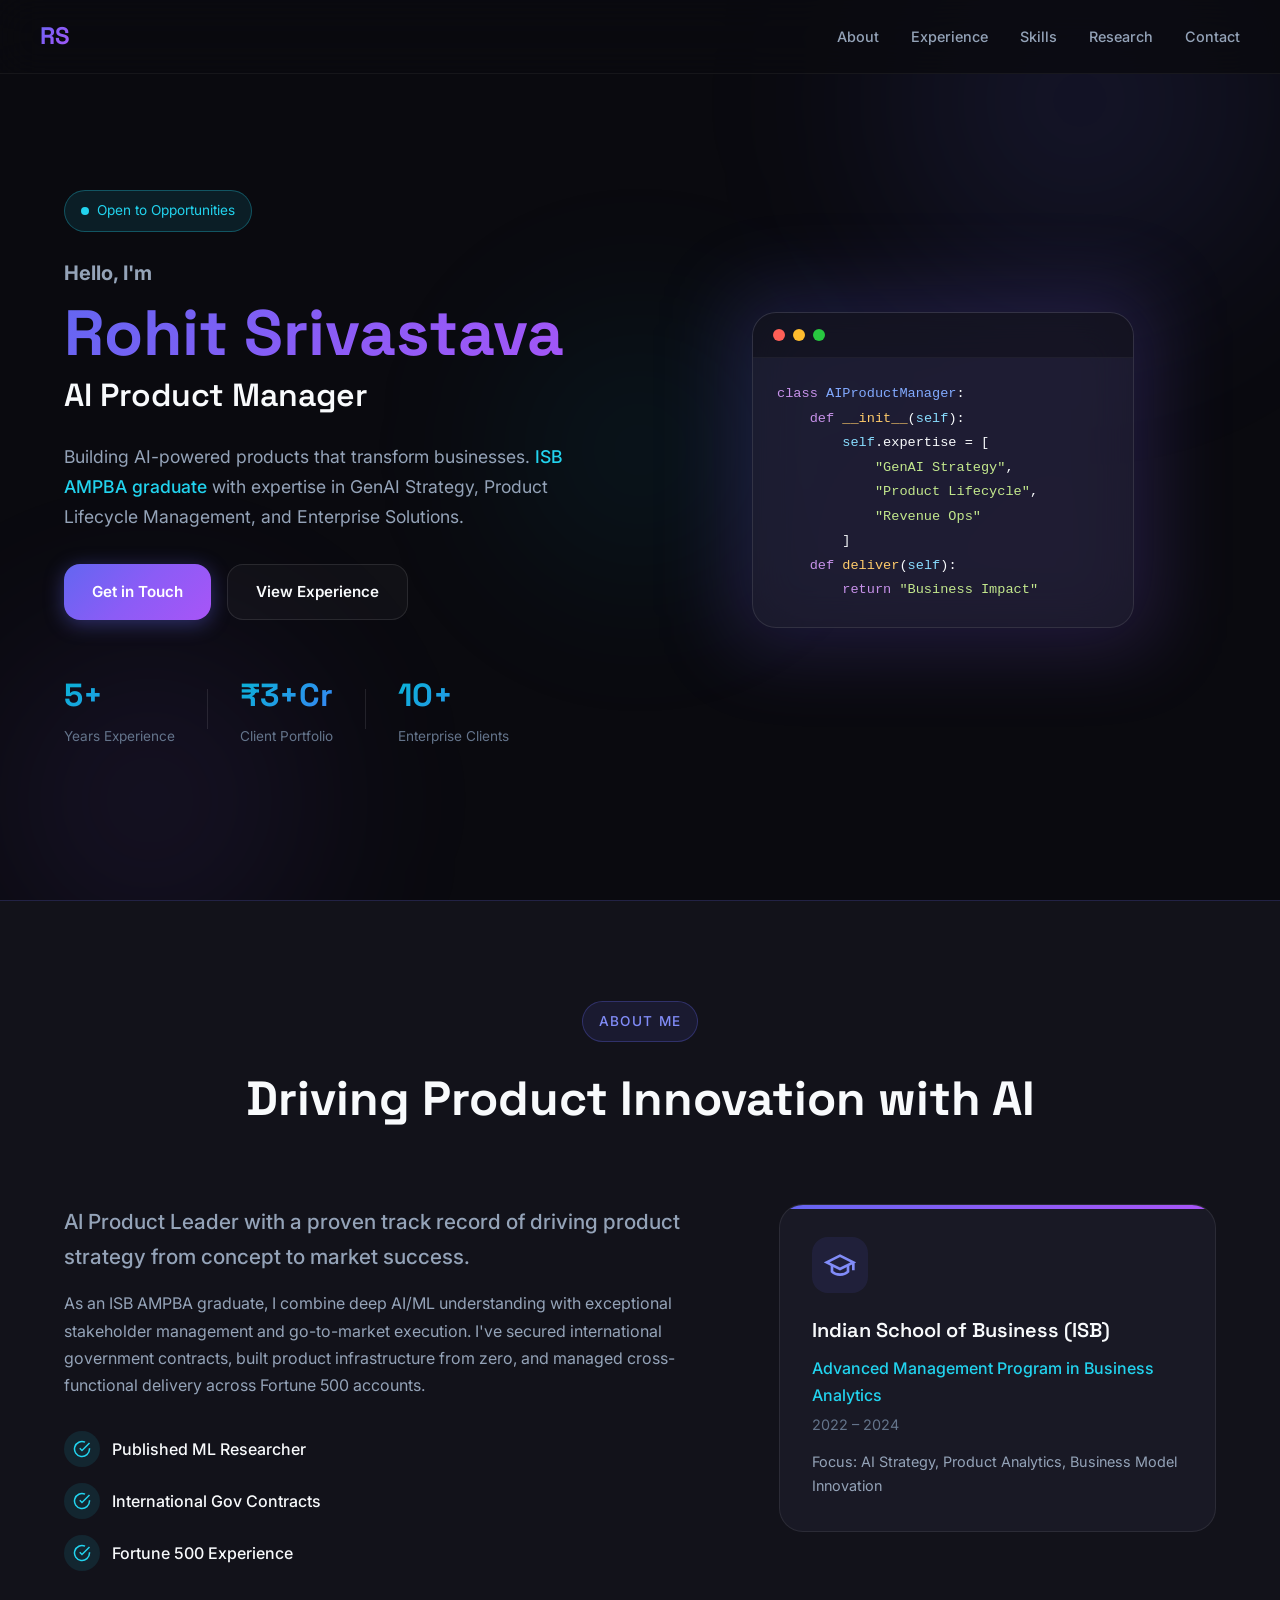
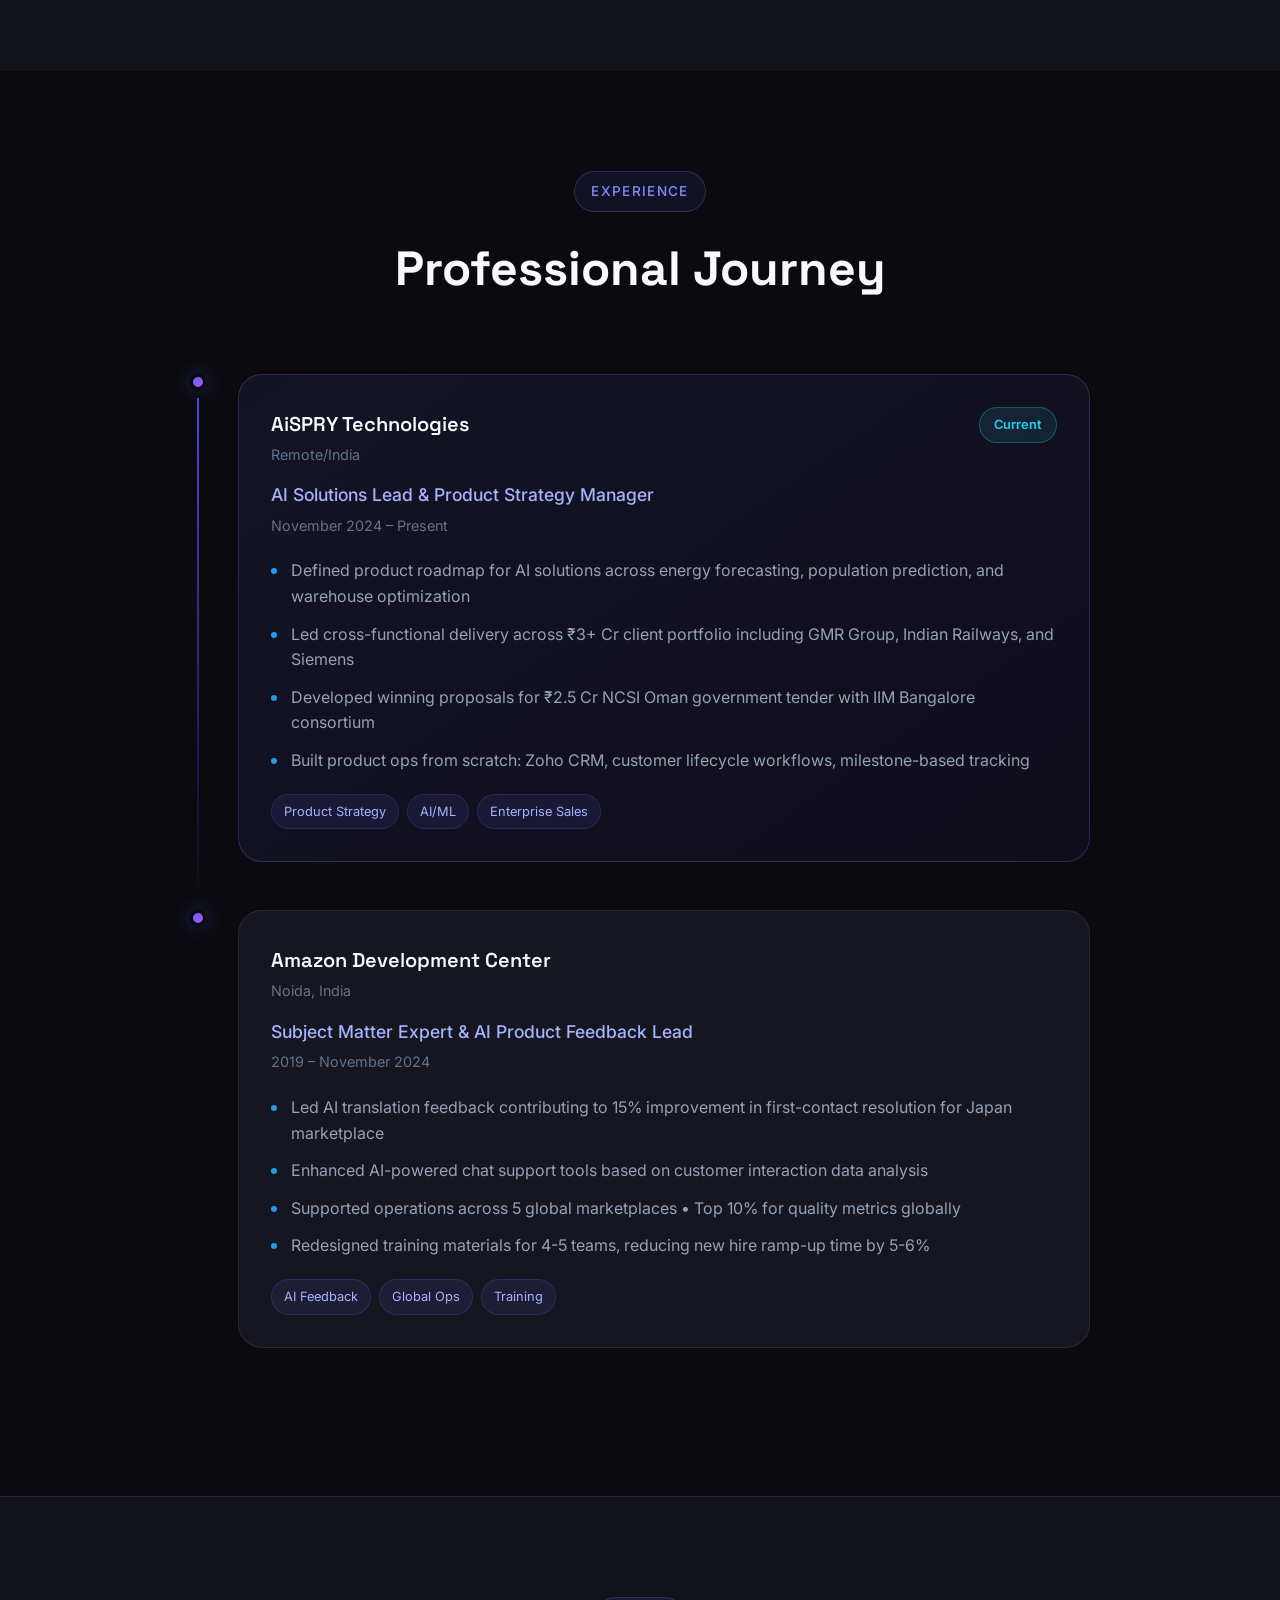
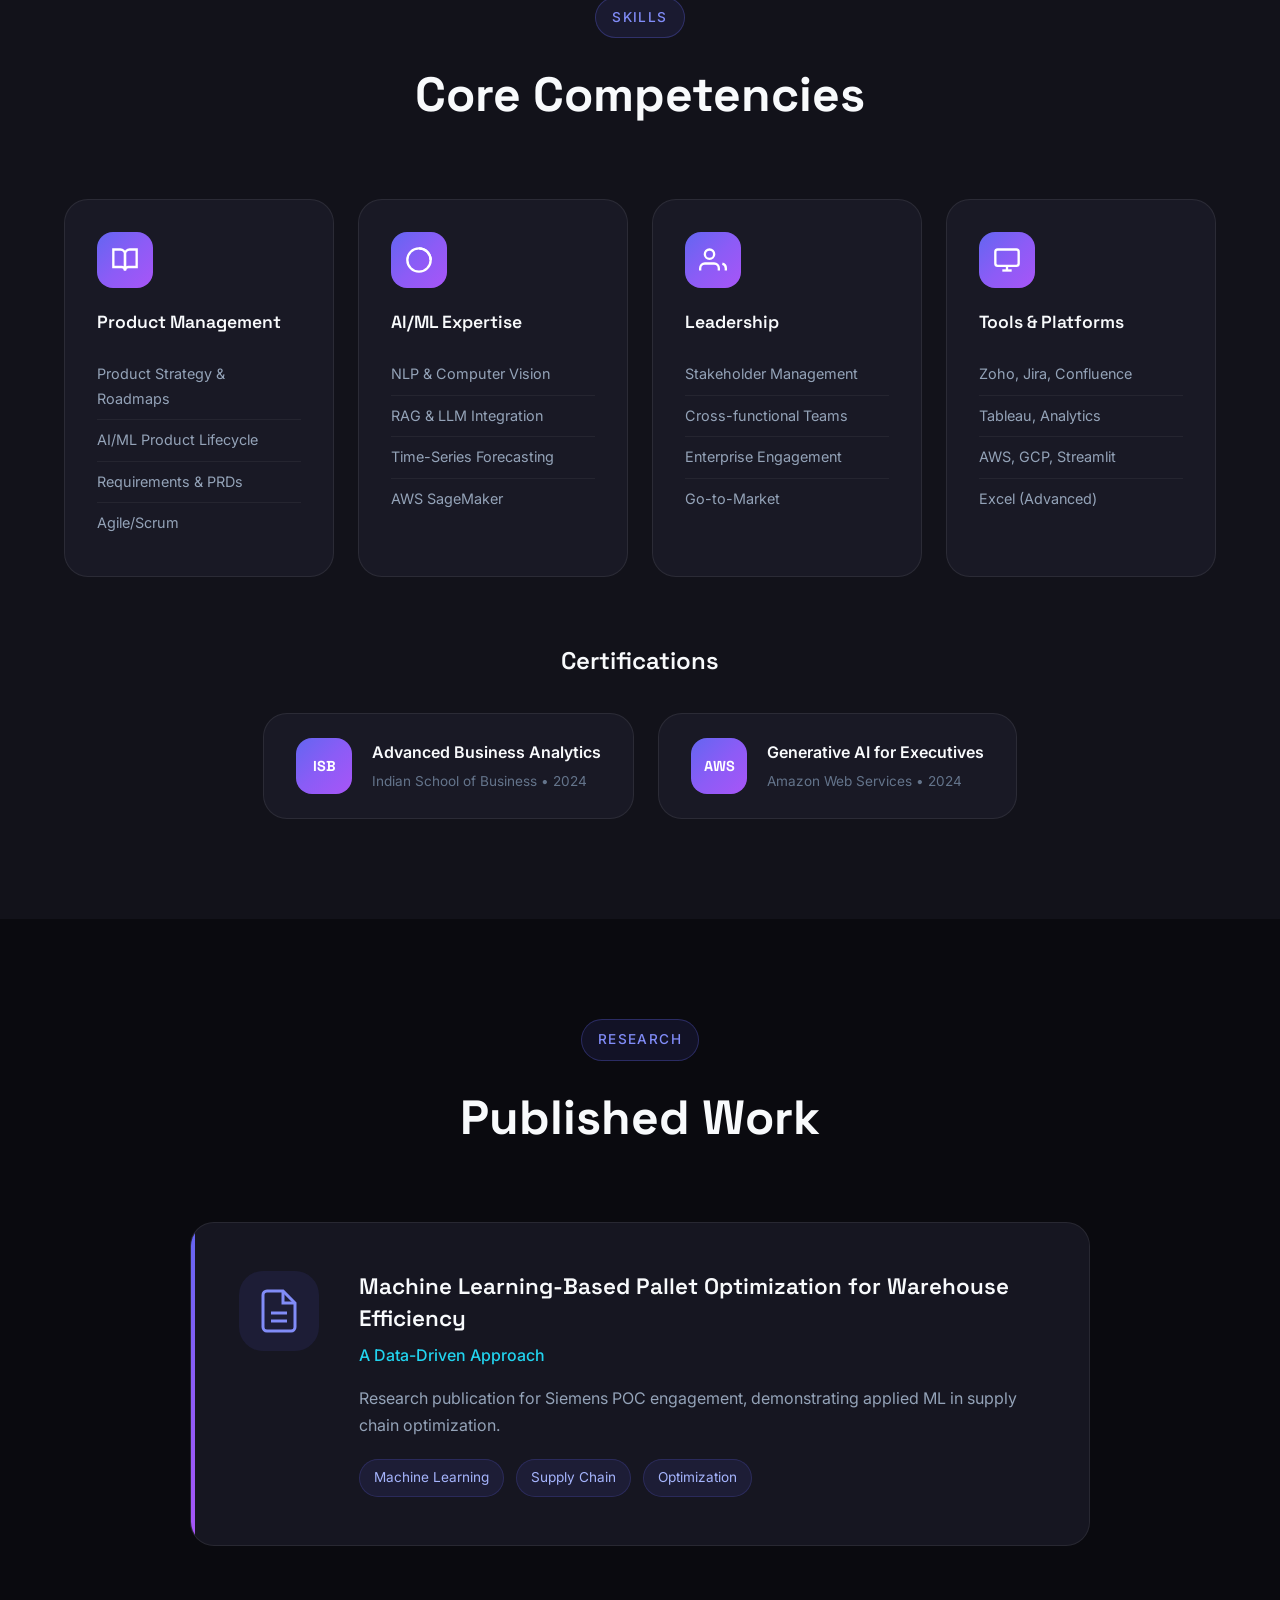
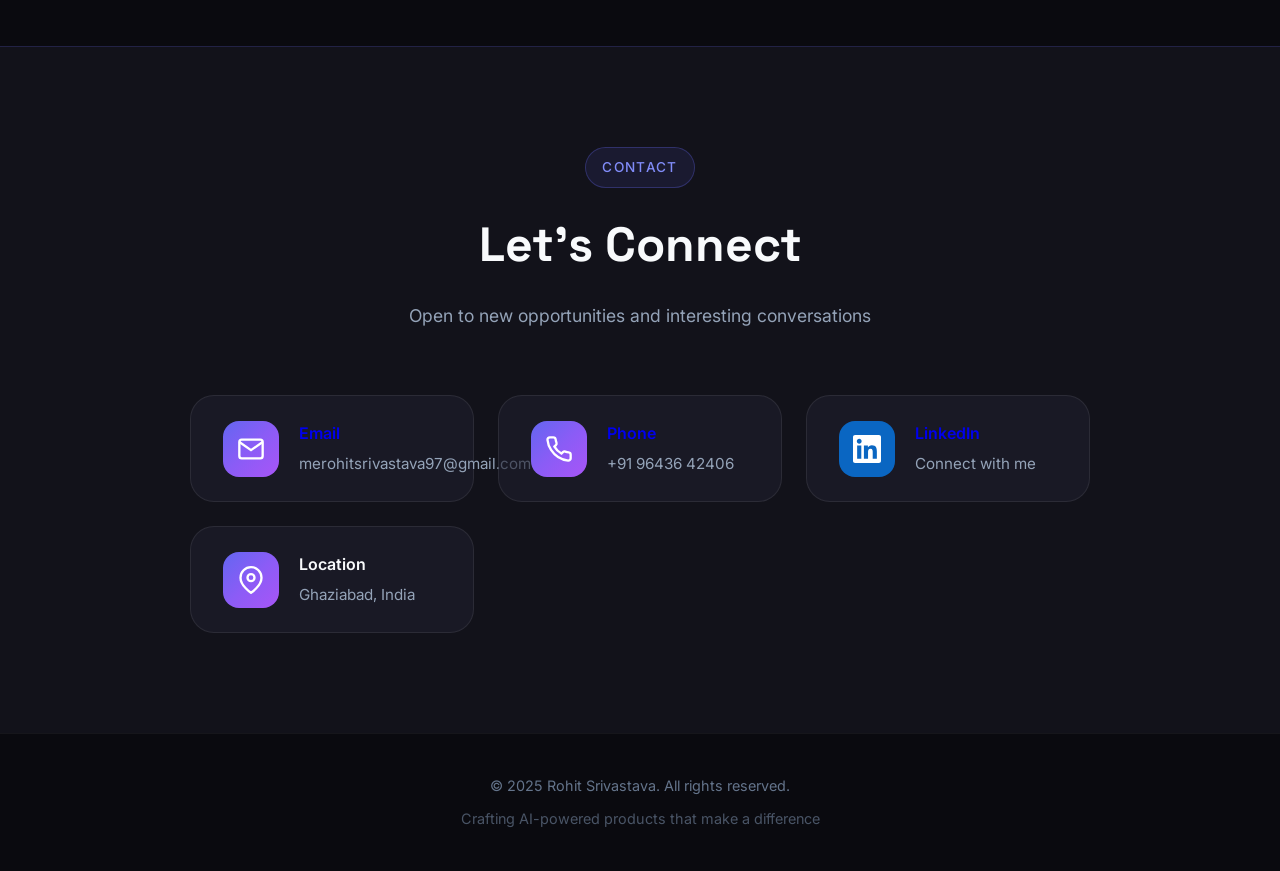
==== rohit-resume-complete.html @ 249db36a "Add files via upload" ====
<!DOCTYPE html>
<html lang="en">

<head>
    <meta charset="UTF-8">
    <meta name="viewport" content="width=device-width, initial-scale=1.0">
    <meta name="description"
        content="Rohit Srivastava - AI Product Manager specializing in GenAI Strategy and Revenue Operations.">
    <title>Rohit Srivastava | AI Product Manager</title>
    <link
        href="https://fonts.googleapis.com/css2?family=Inter:wght@300;400;500;600;700;800&family=Space+Grotesk:wght@400;500;600;700&display=swap"
        rel="stylesheet">
    <style>
        :root {
            --primary-400: #818cf8;
            --primary-500: #6366f1;
            --primary-600: #4f46e5;
            --accent-400: #22d3ee;
            --bg-primary: #0a0a0f;
            --bg-secondary: #12121a;
            --bg-card: rgba(30, 30, 45, 0.6);
            --bg-glass: rgba(255, 255, 255, 0.03);
            --text-primary: #f8fafc;
            --text-secondary: #94a3b8;
            --text-muted: #64748b;
            --gradient-primary: linear-gradient(135deg, #6366f1 0%, #8b5cf6 50%, #a855f7 100%);
            --gradient-accent: linear-gradient(135deg, #06b6d4 0%, #3b82f6 100%);
            --radius-md: 12px;
            --radius-lg: 16px;
            --radius-xl: 24px;
            --radius-full: 9999px
        }

        *,
        *::before,
        *::after {
            margin: 0;
            padding: 0;
            box-sizing: border-box
        }

        html {
            scroll-behavior: smooth;
            scroll-padding-top: 80px
        }

        body {
            font-family: 'Inter', sans-serif;
            background: var(--bg-primary);
            color: var(--text-primary);
            line-height: 1.7;
            overflow-x: hidden
        }

        .animated-bg {
            position: fixed;
            inset: 0;
            pointer-events: none;
            z-index: -1;
            overflow: hidden
        }

        .gradient-orb {
            position: absolute;
            border-radius: 50%;
            filter: blur(80px);
            opacity: 0.5;
            animation: float 20s infinite ease-in-out
        }

        .orb-1 {
            width: 600px;
            height: 600px;
            background: radial-gradient(circle, rgba(99, 102, 241, 0.3) 0%, transparent 70%);
            top: -200px;
            right: -100px
        }

        .orb-2 {
            width: 500px;
            height: 500px;
            background: radial-gradient(circle, rgba(139, 92, 246, 0.25) 0%, transparent 70%);
            bottom: -150px;
            left: -100px;
            animation-delay: -7s
        }

        .orb-3 {
            width: 400px;
            height: 400px;
            background: radial-gradient(circle, rgba(6, 182, 212, 0.2) 0%, transparent 70%);
            top: 50%;
            left: 50%;
            transform: translate(-50%, -50%);
            animation-delay: -14s
        }

        @keyframes float {

            0%,
            100% {
                transform: translate(0, 0) scale(1)
            }

            50% {
                transform: translate(-20px, 20px) scale(0.95)
            }
        }

        .container {
            max-width: 1200px;
            margin: 0 auto;
            padding: 0 24px
        }

        .navbar {
            position: fixed;
            top: 0;
            left: 0;
            right: 0;
            z-index: 1000;
            padding: 16px 24px;
            background: rgba(10, 10, 15, 0.8);
            backdrop-filter: blur(20px);
            border-bottom: 1px solid rgba(255, 255, 255, 0.05)
        }

        .nav-container {
            max-width: 1200px;
            margin: 0 auto;
            display: flex;
            align-items: center;
            justify-content: space-between
        }

        .nav-logo {
            font-family: 'Space Grotesk', sans-serif;
            font-size: 1.5rem;
            font-weight: 700;
            background: var(--gradient-primary);
            -webkit-background-clip: text;
            -webkit-text-fill-color: transparent;
            text-decoration: none
        }

        .nav-links {
            display: flex;
            gap: 32px;
            list-style: none
        }

        .nav-links a {
            color: var(--text-secondary);
            text-decoration: none;
            font-size: 0.9rem;
            font-weight: 500;
            transition: 0.3s
        }

        .nav-links a:hover {
            color: var(--text-primary)
        }

        .hero {
            min-height: 100vh;
            display: flex;
            align-items: center;
            padding: 120px 24px 80px;
            max-width: 1200px;
            margin: 0 auto
        }

        .hero-content {
            flex: 1;
            max-width: 650px
        }

        .hero-badge {
            display: inline-flex;
            align-items: center;
            gap: 8px;
            padding: 8px 16px;
            background: rgba(34, 211, 238, 0.1);
            border: 1px solid rgba(34, 211, 238, 0.3);
            border-radius: var(--radius-full);
            font-size: 0.85rem;
            color: var(--accent-400);
            margin-bottom: 24px
        }

        .badge-dot {
            width: 8px;
            height: 8px;
            background: var(--accent-400);
            border-radius: 50%;
            animation: pulse 2s infinite
        }

        @keyframes pulse {

            0%,
            100% {
                opacity: 1
            }

            50% {
                opacity: 0.5
            }
        }

        .hero-title .greeting {
            display: block;
            font-size: 1.25rem;
            color: var(--text-secondary);
            margin-bottom: 8px
        }

        .hero-title .name {
            display: block;
            font-family: 'Space Grotesk', sans-serif;
            font-size: clamp(2.5rem, 6vw, 4rem);
            font-weight: 700;
            background: var(--gradient-primary);
            -webkit-background-clip: text;
            -webkit-text-fill-color: transparent;
            line-height: 1.1
        }

        .hero-subtitle {
            font-family: 'Space Grotesk', sans-serif;
            font-size: clamp(1.5rem, 3vw, 2rem);
            font-weight: 600;
            margin-bottom: 20px
        }

        .hero-description {
            font-size: 1.1rem;
            color: var(--text-secondary);
            margin-bottom: 32px
        }

        .hero-description .highlight {
            color: var(--accent-400);
            font-weight: 500
        }

        .hero-cta {
            display: flex;
            gap: 16px;
            margin-bottom: 48px;
            flex-wrap: wrap
        }

        .btn {
            display: inline-flex;
            align-items: center;
            gap: 8px;
            padding: 14px 28px;
            border-radius: var(--radius-lg);
            font-size: 0.95rem;
            font-weight: 600;
            text-decoration: none;
            transition: 0.3s;
            border: none;
            cursor: pointer
        }

        .btn-primary {
            background: var(--gradient-primary);
            color: white;
            box-shadow: 0 4px 20px rgba(99, 102, 241, 0.4)
        }

        .btn-primary:hover {
            transform: translateY(-2px);
            box-shadow: 0 8px 30px rgba(99, 102, 241, 0.5)
        }

        .btn-secondary {
            background: var(--bg-glass);
            color: var(--text-primary);
            border: 1px solid rgba(255, 255, 255, 0.1)
        }

        .btn-secondary:hover {
            background: rgba(255, 255, 255, 0.1)
        }

        .hero-stats {
            display: flex;
            align-items: center;
            gap: 32px;
            flex-wrap: wrap
        }

        .stat-number {
            display: block;
            font-family: 'Space Grotesk', sans-serif;
            font-size: 2rem;
            font-weight: 700;
            background: var(--gradient-accent);
            -webkit-background-clip: text;
            -webkit-text-fill-color: transparent
        }

        .stat-label {
            font-size: 0.85rem;
            color: var(--text-muted)
        }

        .stat-divider {
            width: 1px;
            height: 40px;
            background: rgba(255, 255, 255, 0.1)
        }

        .hero-visual {
            flex: 1;
            display: flex;
            justify-content: center;
            padding-left: 60px
        }

        .visual-card {
            position: relative
        }

        .card-glow {
            position: absolute;
            inset: -20px;
            background: linear-gradient(135deg, rgba(99, 102, 241, 0.4) 0%, rgba(139, 92, 246, 0.4) 100%);
            border-radius: var(--radius-xl);
            filter: blur(40px);
            opacity: 0.5
        }

        .card-content {
            position: relative;
            background: var(--bg-card);
            border: 1px solid rgba(255, 255, 255, 0.1);
            border-radius: var(--radius-xl);
            backdrop-filter: blur(20px);
            overflow: hidden
        }

        .code-block {
            min-width: 380px
        }

        .code-header {
            display: flex;
            gap: 8px;
            padding: 16px 20px;
            background: rgba(0, 0, 0, 0.3);
            border-bottom: 1px solid rgba(255, 255, 255, 0.05)
        }

        .dot {
            width: 12px;
            height: 12px;
            border-radius: 50%
        }

        .dot.red {
            background: #ff5f57
        }

        .dot.yellow {
            background: #febc2e
        }

        .dot.green {
            background: #28c840
        }

        .code-block pre {
            padding: 24px;
            font-family: 'Fira Code', monospace;
            font-size: 0.85rem;
            line-height: 1.8;
            margin: 0
        }

        .code-block .keyword {
            color: #c792ea
        }

        .code-block .class-name {
            color: #82aaff
        }

        .code-block .function {
            color: #ffcb6b
        }

        .code-block .param {
            color: #89ddff
        }

        .code-block .string {
            color: #c3e88d
        }

        section {
            padding: 100px 0
        }

        .section-header {
            text-align: center;
            margin-bottom: 64px
        }

        .section-tag {
            display: inline-block;
            padding: 8px 16px;
            background: rgba(99, 102, 241, 0.1);
            border: 1px solid rgba(99, 102, 241, 0.3);
            border-radius: var(--radius-full);
            font-size: 0.85rem;
            font-weight: 500;
            color: var(--primary-400);
            text-transform: uppercase;
            letter-spacing: 0.1em;
            margin-bottom: 16px
        }

        .section-title {
            font-family: 'Space Grotesk', sans-serif;
            font-size: clamp(2rem, 4vw, 3rem);
            font-weight: 700
        }

        .section-subtitle {
            font-size: 1.1rem;
            color: var(--text-secondary);
            margin-top: 16px
        }

        .about {
            background: var(--bg-secondary);
            border-top: 1px solid rgba(99, 102, 241, 0.2)
        }

        .about-content {
            display: grid;
            grid-template-columns: 1.2fr 0.8fr;
            gap: 60px
        }

        .about-lead {
            font-size: 1.3rem;
            font-weight: 500;
            margin-bottom: 20px
        }

        .about-text p {
            color: var(--text-secondary);
            margin-bottom: 16px
        }

        .about-highlights {
            display: flex;
            flex-direction: column;
            gap: 16px;
            margin-top: 32px
        }

        .highlight-item {
            display: flex;
            align-items: center;
            gap: 12px;
            font-weight: 500
        }

        .highlight-icon {
            display: flex;
            align-items: center;
            justify-content: center;
            width: 36px;
            height: 36px;
            background: rgba(34, 211, 238, 0.1);
            border-radius: var(--radius-full);
            color: var(--accent-400)
        }

        .education-card {
            background: var(--bg-card);
            border: 1px solid rgba(255, 255, 255, 0.08);
            border-radius: var(--radius-xl);
            padding: 32px;
            position: relative;
            overflow: hidden
        }

        .education-card::before {
            content: '';
            position: absolute;
            top: 0;
            left: 0;
            right: 0;
            height: 4px;
            background: var(--gradient-primary)
        }

        .edu-icon {
            display: flex;
            align-items: center;
            justify-content: center;
            width: 56px;
            height: 56px;
            background: rgba(99, 102, 241, 0.1);
            border-radius: var(--radius-lg);
            color: var(--primary-400);
            margin-bottom: 20px
        }

        .edu-content h3 {
            font-family: 'Space Grotesk', sans-serif;
            font-size: 1.25rem;
            font-weight: 600;
            margin-bottom: 8px
        }

        .edu-program {
            color: var(--accent-400);
            font-weight: 500;
            margin-bottom: 4px
        }

        .edu-year {
            color: var(--text-muted);
            font-size: 0.9rem;
            margin-bottom: 12px
        }

        .edu-focus {
            color: var(--text-secondary);
            font-size: 0.9rem
        }

        .timeline {
            max-width: 900px;
            margin: 0 auto
        }

        .timeline-item {
            display: flex;
            gap: 32px
        }

        .timeline-marker {
            display: flex;
            flex-direction: column;
            align-items: center;
            flex-shrink: 0
        }

        .marker-dot {
            width: 16px;
            height: 16px;
            background: var(--gradient-primary);
            border-radius: 50%;
            border: 3px solid var(--bg-primary);
            box-shadow: 0 0 20px rgba(99, 102, 241, 0.4)
        }

        .marker-line {
            width: 2px;
            flex: 1;
            background: linear-gradient(180deg, var(--primary-600), transparent);
            margin-top: 8px
        }

        .timeline-content {
            flex: 1;
            padding-bottom: 48px
        }

        .experience-card {
            background: var(--bg-card);
            border: 1px solid rgba(255, 255, 255, 0.08);
            border-radius: var(--radius-xl);
            padding: 32px;
            transition: 0.3s
        }

        .experience-card:hover {
            border-color: rgba(99, 102, 241, 0.3);
            transform: translateX(8px)
        }

        .experience-card.current {
            border-color: rgba(99, 102, 241, 0.3);
            background: linear-gradient(145deg, rgba(99, 102, 241, 0.1) 0%, rgba(139, 92, 246, 0.05) 100%)
        }

        .exp-header {
            display: flex;
            justify-content: space-between;
            align-items: flex-start;
            margin-bottom: 12px;
            flex-wrap: wrap;
            gap: 12px
        }

        .exp-company h3 {
            font-family: 'Space Grotesk', sans-serif;
            font-size: 1.25rem;
            font-weight: 600
        }

        .exp-location {
            font-size: 0.9rem;
            color: var(--text-muted)
        }

        .exp-badge {
            padding: 6px 14px;
            background: rgba(34, 211, 238, 0.1);
            border: 1px solid rgba(34, 211, 238, 0.3);
            border-radius: var(--radius-full);
            font-size: 0.8rem;
            font-weight: 600;
            color: var(--accent-400)
        }

        .exp-role {
            font-size: 1.1rem;
            font-weight: 500;
            color: #a5b4fc;
            margin-bottom: 4px
        }

        .exp-duration {
            font-size: 0.9rem;
            color: var(--text-muted);
            margin-bottom: 20px
        }

        .exp-achievements {
            list-style: none;
            margin-bottom: 20px
        }

        .exp-achievements li {
            position: relative;
            padding-left: 20px;
            color: var(--text-secondary);
            margin-bottom: 12px;
            line-height: 1.6
        }

        .exp-achievements li::before {
            content: '';
            position: absolute;
            left: 0;
            top: 10px;
            width: 6px;
            height: 6px;
            background: var(--gradient-accent);
            border-radius: 50%
        }

        .exp-tags {
            display: flex;
            flex-wrap: wrap;
            gap: 8px
        }

        .tag {
            padding: 6px 12px;
            background: rgba(99, 102, 241, 0.1);
            border: 1px solid rgba(99, 102, 241, 0.2);
            border-radius: var(--radius-full);
            font-size: 0.8rem;
            color: #a5b4fc
        }

        .skills {
            background: var(--bg-secondary);
            border-top: 1px solid rgba(99, 102, 241, 0.2)
        }

        .skills-grid {
            display: grid;
            grid-template-columns: repeat(auto-fit, minmax(260px, 1fr));
            gap: 24px;
            margin-bottom: 64px
        }

        .skill-category {
            background: var(--bg-card);
            border: 1px solid rgba(255, 255, 255, 0.08);
            border-radius: var(--radius-xl);
            padding: 32px;
            transition: 0.3s
        }

        .skill-category:hover {
            border-color: rgba(99, 102, 241, 0.3);
            transform: translateY(-4px)
        }

        .skill-icon {
            display: flex;
            align-items: center;
            justify-content: center;
            width: 56px;
            height: 56px;
            background: var(--gradient-primary);
            border-radius: var(--radius-lg);
            color: white;
            margin-bottom: 20px
        }

        .skill-category h3 {
            font-family: 'Space Grotesk', sans-serif;
            font-size: 1.1rem;
            font-weight: 600;
            margin-bottom: 16px
        }

        .skill-list {
            list-style: none
        }

        .skill-list li {
            padding: 8px 0;
            color: var(--text-secondary);
            font-size: 0.9rem;
            border-bottom: 1px solid rgba(255, 255, 255, 0.05)
        }

        .skill-list li:last-child {
            border-bottom: none
        }

        .certifications {
            text-align: center
        }

        .cert-title {
            font-family: 'Space Grotesk', sans-serif;
            font-size: 1.5rem;
            font-weight: 600;
            margin-bottom: 32px
        }

        .cert-grid {
            display: flex;
            justify-content: center;
            gap: 24px;
            flex-wrap: wrap
        }

        .cert-card {
            display: flex;
            align-items: center;
            gap: 20px;
            background: var(--bg-card);
            border: 1px solid rgba(255, 255, 255, 0.08);
            border-radius: var(--radius-xl);
            padding: 24px 32px;
            transition: 0.3s
        }

        .cert-card:hover {
            border-color: rgba(99, 102, 241, 0.3);
            transform: translateY(-2px)
        }

        .cert-logo {
            display: flex;
            align-items: center;
            justify-content: center;
            width: 56px;
            height: 56px;
            background: var(--gradient-primary);
            border-radius: var(--radius-lg);
            font-family: 'Space Grotesk', sans-serif;
            font-weight: 700;
            color: white;
            font-size: 0.9rem
        }

        .cert-info {
            text-align: left
        }

        .cert-info h4 {
            font-size: 1rem;
            font-weight: 600;
            margin-bottom: 4px
        }

        .cert-info p {
            font-size: 0.85rem;
            color: var(--text-muted)
        }

        .publication-card {
            display: flex;
            gap: 40px;
            background: var(--bg-card);
            border: 1px solid rgba(255, 255, 255, 0.08);
            border-radius: var(--radius-xl);
            padding: 48px;
            max-width: 900px;
            margin: 0 auto;
            position: relative;
            overflow: hidden;
            flex-wrap: wrap
        }

        .publication-card::before {
            content: '';
            position: absolute;
            top: 0;
            left: 0;
            width: 4px;
            height: 100%;
            background: var(--gradient-primary)
        }

        .pub-icon {
            display: flex;
            align-items: center;
            justify-content: center;
            width: 80px;
            height: 80px;
            background: rgba(99, 102, 241, 0.1);
            border-radius: var(--radius-xl);
            color: var(--primary-400);
            flex-shrink: 0
        }

        .pub-content {
            flex: 1;
            min-width: 300px
        }

        .pub-content h3 {
            font-family: 'Space Grotesk', sans-serif;
            font-size: 1.4rem;
            font-weight: 600;
            margin-bottom: 8px;
            line-height: 1.4
        }

        .pub-subtitle {
            color: var(--accent-400);
            font-weight: 500;
            margin-bottom: 16px
        }

        .pub-description {
            color: var(--text-secondary);
            margin-bottom: 20px
        }

        .pub-meta {
            display: flex;
            gap: 12px;
            flex-wrap: wrap
        }

        .pub-tag {
            padding: 6px 14px;
            background: rgba(99, 102, 241, 0.1);
            border: 1px solid rgba(99, 102, 241, 0.2);
            border-radius: var(--radius-full);
            font-size: 0.85rem;
            color: #a5b4fc
        }

        .contact {
            background: var(--bg-secondary);
            border-top: 1px solid rgba(99, 102, 241, 0.2)
        }

        .contact-cards {
            display: grid;
            grid-template-columns: repeat(auto-fit, minmax(280px, 1fr));
            gap: 24px;
            max-width: 900px;
            margin: 0 auto
        }

        .contact-card {
            display: flex;
            align-items: center;
            gap: 20px;
            background: var(--bg-card);
            border: 1px solid rgba(255, 255, 255, 0.08);
            border-radius: var(--radius-xl);
            padding: 24px 32px;
            text-decoration: none;
            transition: 0.3s
        }

        .contact-card:hover {
            border-color: rgba(99, 102, 241, 0.3);
            transform: translateY(-4px)
        }

        .contact-icon {
            display: flex;
            align-items: center;
            justify-content: center;
            width: 56px;
            height: 56px;
            background: var(--gradient-primary);
            border-radius: var(--radius-lg);
            color: white;
            flex-shrink: 0
        }

        .linkedin-card .contact-icon {
            background: #0a66c2
        }

        .contact-info h4 {
            font-size: 1rem;
            font-weight: 600;
            margin-bottom: 4px
        }

        .contact-info p {
            font-size: 0.95rem;
            color: var(--text-secondary)
        }

        .footer {
            background: var(--bg-primary);
            border-top: 1px solid rgba(255, 255, 255, 0.05);
            padding: 40px 0;
            text-align: center
        }

        .footer p {
            color: var(--text-muted);
            font-size: 0.9rem
        }

        .footer-tagline {
            margin-top: 8px;
            opacity: 0.7
        }

        @media(max-width:992px) {
            .hero {
                flex-direction: column;
                text-align: center;
                padding-top: 140px
            }

            .hero-visual {
                padding-left: 0;
                margin-top: 60px
            }

            .hero-cta {
                justify-content: center
            }

            .hero-stats {
                justify-content: center
            }

            .about-content {
                grid-template-columns: 1fr
            }

            .nav-links {
                display: none
            }
        }

        @media(max-width:768px) {
            section {
                padding: 80px 0
            }

            .stat-divider {
                display: none
            }

            .hero-stats {
                gap: 24px
            }

            .code-block {
                min-width: auto
            }

            .publication-card {
                flex-direction: column;
                padding: 32px
            }

            .timeline-item {
                gap: 16px
            }

            .experience-card {
                padding: 24px
            }
        }
    </style>
</head>

<body>
    <div class="animated-bg">
        <div class="gradient-orb orb-1"></div>
        <div class="gradient-orb orb-2"></div>
        <div class="gradient-orb orb-3"></div>
    </div>

    <nav class="navbar">
        <div class="nav-container">
            <a href="#" class="nav-logo">RS</a>
            <ul class="nav-links">
                <li><a href="#about">About</a></li>
                <li><a href="#experience">Experience</a></li>
                <li><a href="#skills">Skills</a></li>
                <li><a href="#publication">Research</a></li>
                <li><a href="#contact">Contact</a></li>
            </ul>
        </div>
    </nav>

    <section class="hero" id="home">
        <div class="hero-content">
            <div class="hero-badge"><span class="badge-dot"></span>Open to Opportunities</div>
            <h1 class="hero-title"><span class="greeting">Hello, I'm</span><span class="name">Rohit Srivastava</span>
            </h1>
            <p class="hero-subtitle">AI Product Manager</p>
            <p class="hero-description">Building AI-powered products that transform businesses. <span
                    class="highlight">ISB AMPBA graduate</span> with expertise in GenAI Strategy, Product Lifecycle
                Management, and Enterprise Solutions.</p>
            <div class="hero-cta">
                <a href="#contact" class="btn btn-primary"><span>Get in Touch</span></a>
                <a href="#experience" class="btn btn-secondary">View Experience</a>
            </div>
            <div class="hero-stats">
                <div class="stat"><span class="stat-number">5+</span><span class="stat-label">Years Experience</span>
                </div>
                <div class="stat-divider"></div>
                <div class="stat"><span class="stat-number">₹3+Cr</span><span class="stat-label">Client Portfolio</span>
                </div>
                <div class="stat-divider"></div>
                <div class="stat"><span class="stat-number">10+</span><span class="stat-label">Enterprise Clients</span>
                </div>
            </div>
        </div>
        <div class="hero-visual">
            <div class="visual-card">
                <div class="card-glow"></div>
                <div class="card-content">
                    <div class="code-block">
                        <div class="code-header"><span class="dot red"></span><span class="dot yellow"></span><span
                                class="dot green"></span></div>
                        <pre><code><span class="keyword">class</span> <span class="class-name">AIProductManager</span>:
    <span class="keyword">def</span> <span class="function">__init__</span>(<span class="param">self</span>):
        <span class="param">self</span>.expertise = [
            <span class="string">"GenAI Strategy"</span>,
            <span class="string">"Product Lifecycle"</span>,
            <span class="string">"Revenue Ops"</span>
        ]
    <span class="keyword">def</span> <span class="function">deliver</span>(<span class="param">self</span>):
        <span class="keyword">return</span> <span class="string">"Business Impact"</span></code></pre>
                    </div>
                </div>
            </div>
        </div>
    </section>

    <section class="about" id="about">
        <div class="container">
            <div class="section-header"><span class="section-tag">About Me</span>
                <h2 class="section-title">Driving Product Innovation with AI</h2>
            </div>
            <div class="about-content">
                <div class="about-text">
                    <p class="about-lead">AI Product Leader with a proven track record of driving product strategy from
                        concept to market success.</p>
                    <p>As an ISB AMPBA graduate, I combine deep AI/ML understanding with exceptional stakeholder
                        management and go-to-market execution. I've secured international government contracts, built
                        product infrastructure from zero, and managed cross-functional delivery across Fortune 500
                        accounts.</p>
                    <div class="about-highlights">
                        <div class="highlight-item">
                            <div class="highlight-icon"><svg width="18" height="18" viewBox="0 0 24 24" fill="none"
                                    stroke="currentColor" stroke-width="2">
                                    <path d="M22 11.08V12a10 10 0 1 1-5.93-9.14" />
                                    <polyline points="22 4 12 14.01 9 11.01" />
                                </svg></div><span>Published ML Researcher</span>
                        </div>
                        <div class="highlight-item">
                            <div class="highlight-icon"><svg width="18" height="18" viewBox="0 0 24 24" fill="none"
                                    stroke="currentColor" stroke-width="2">
                                    <path d="M22 11.08V12a10 10 0 1 1-5.93-9.14" />
                                    <polyline points="22 4 12 14.01 9 11.01" />
                                </svg></div><span>International Gov Contracts</span>
                        </div>
                        <div class="highlight-item">
                            <div class="highlight-icon"><svg width="18" height="18" viewBox="0 0 24 24" fill="none"
                                    stroke="currentColor" stroke-width="2">
                                    <path d="M22 11.08V12a10 10 0 1 1-5.93-9.14" />
                                    <polyline points="22 4 12 14.01 9 11.01" />
                                </svg></div><span>Fortune 500 Experience</span>
                        </div>
                    </div>
                </div>
                <div class="about-education">
                    <div class="education-card">
                        <div class="edu-icon"><svg width="32" height="32" viewBox="0 0 24 24" fill="none"
                                stroke="currentColor" stroke-width="2">
                                <path d="M22 10v6M2 10l10-5 10 5-10 5z" />
                                <path d="M6 12v5c3 3 9 3 12 0v-5" />
                            </svg></div>
                        <div class="edu-content">
                            <h3>Indian School of Business (ISB)</h3>
                            <p class="edu-program">Advanced Management Program in Business Analytics</p>
                            <p class="edu-year">2022 – 2024</p>
                            <p class="edu-focus">Focus: AI Strategy, Product Analytics, Business Model Innovation</p>
                        </div>
                    </div>
                </div>
            </div>
        </div>
    </section>

    <section class="experience" id="experience">
        <div class="container">
            <div class="section-header"><span class="section-tag">Experience</span>
                <h2 class="section-title">Professional Journey</h2>
            </div>
            <div class="timeline">
                <div class="timeline-item">
                    <div class="timeline-marker">
                        <div class="marker-dot"></div>
                        <div class="marker-line"></div>
                    </div>
                    <div class="timeline-content">
                        <div class="experience-card current">
                            <div class="exp-header">
                                <div class="exp-company">
                                    <h3>AiSPRY Technologies</h3><span class="exp-location">Remote/India</span>
                                </div><span class="exp-badge">Current</span>
                            </div>
                            <h4 class="exp-role">AI Solutions Lead & Product Strategy Manager</h4>
                            <p class="exp-duration">November 2024 – Present</p>
                            <ul class="exp-achievements">
                                <li>Defined product roadmap for AI solutions across energy forecasting, population
                                    prediction, and warehouse optimization</li>
                                <li>Led cross-functional delivery across ₹3+ Cr client portfolio including GMR Group,
                                    Indian Railways, and Siemens</li>
                                <li>Developed winning proposals for ₹2.5 Cr NCSI Oman government tender with IIM
                                    Bangalore consortium</li>
                                <li>Built product ops from scratch: Zoho CRM, customer lifecycle workflows,
                                    milestone-based tracking</li>
                            </ul>
                            <div class="exp-tags"><span class="tag">Product Strategy</span><span
                                    class="tag">AI/ML</span><span class="tag">Enterprise Sales</span></div>
                        </div>
                    </div>
                </div>
                <div class="timeline-item">
                    <div class="timeline-marker">
                        <div class="marker-dot"></div>
                    </div>
                    <div class="timeline-content">
                        <div class="experience-card">
                            <div class="exp-header">
                                <div class="exp-company">
                                    <h3>Amazon Development Center</h3><span class="exp-location">Noida, India</span>
                                </div>
                            </div>
                            <h4 class="exp-role">Subject Matter Expert & AI Product Feedback Lead</h4>
                            <p class="exp-duration">2019 – November 2024</p>
                            <ul class="exp-achievements">
                                <li>Led AI translation feedback contributing to 15% improvement in first-contact
                                    resolution for Japan marketplace</li>
                                <li>Enhanced AI-powered chat support tools based on customer interaction data analysis
                                </li>
                                <li>Supported operations across 5 global marketplaces • Top 10% for quality metrics
                                    globally</li>
                                <li>Redesigned training materials for 4-5 teams, reducing new hire ramp-up time by 5-6%
                                </li>
                            </ul>
                            <div class="exp-tags"><span class="tag">AI Feedback</span><span class="tag">Global
                                    Ops</span><span class="tag">Training</span></div>
                        </div>
                    </div>
                </div>
            </div>
        </div>
    </section>

    <section class="skills" id="skills">
        <div class="container">
            <div class="section-header"><span class="section-tag">Skills</span>
                <h2 class="section-title">Core Competencies</h2>
            </div>
            <div class="skills-grid">
                <div class="skill-category">
                    <div class="skill-icon"><svg width="28" height="28" viewBox="0 0 24 24" fill="none"
                            stroke="currentColor" stroke-width="2">
                            <path d="M2 3h6a4 4 0 0 1 4 4v14a3 3 0 0 0-3-3H2z" />
                            <path d="M22 3h-6a4 4 0 0 0-4 4v14a3 3 0 0 1 3-3h7z" />
                        </svg></div>
                    <h3>Product Management</h3>
                    <ul class="skill-list">
                        <li>Product Strategy & Roadmaps</li>
                        <li>AI/ML Product Lifecycle</li>
                        <li>Requirements & PRDs</li>
                        <li>Agile/Scrum</li>
                    </ul>
                </div>
                <div class="skill-category">
                    <div class="skill-icon"><svg width="28" height="28" viewBox="0 0 24 24" fill="none"
                            stroke="currentColor" stroke-width="2">
                            <circle cx="12" cy="12" r="10" />
                            <path d="M12 2a10 10 0 0 1 10 10" />
                        </svg></div>
                    <h3>AI/ML Expertise</h3>
                    <ul class="skill-list">
                        <li>NLP & Computer Vision</li>
                        <li>RAG & LLM Integration</li>
                        <li>Time-Series Forecasting</li>
                        <li>AWS SageMaker</li>
                    </ul>
                </div>
                <div class="skill-category">
                    <div class="skill-icon"><svg width="28" height="28" viewBox="0 0 24 24" fill="none"
                            stroke="currentColor" stroke-width="2">
                            <path d="M17 21v-2a4 4 0 0 0-4-4H5a4 4 0 0 0-4 4v2" />
                            <circle cx="9" cy="7" r="4" />
                            <path d="M23 21v-2a4 4 0 0 0-3-3.87" />
                        </svg></div>
                    <h3>Leadership</h3>
                    <ul class="skill-list">
                        <li>Stakeholder Management</li>
                        <li>Cross-functional Teams</li>
                        <li>Enterprise Engagement</li>
                        <li>Go-to-Market</li>
                    </ul>
                </div>
                <div class="skill-category">
                    <div class="skill-icon"><svg width="28" height="28" viewBox="0 0 24 24" fill="none"
                            stroke="currentColor" stroke-width="2">
                            <rect x="2" y="3" width="20" height="14" rx="2" />
                            <line x1="8" y1="21" x2="16" y2="21" />
                            <line x1="12" y1="17" x2="12" y2="21" />
                        </svg></div>
                    <h3>Tools & Platforms</h3>
                    <ul class="skill-list">
                        <li>Zoho, Jira, Confluence</li>
                        <li>Tableau, Analytics</li>
                        <li>AWS, GCP, Streamlit</li>
                        <li>Excel (Advanced)</li>
                    </ul>
                </div>
            </div>
            <div class="certifications">
                <h3 class="cert-title">Certifications</h3>
                <div class="cert-grid">
                    <div class="cert-card">
                        <div class="cert-logo">ISB</div>
                        <div class="cert-info">
                            <h4>Advanced Business Analytics</h4>
                            <p>Indian School of Business • 2024</p>
                        </div>
                    </div>
                    <div class="cert-card">
                        <div class="cert-logo">AWS</div>
                        <div class="cert-info">
                            <h4>Generative AI for Executives</h4>
                            <p>Amazon Web Services • 2024</p>
                        </div>
                    </div>
                </div>
            </div>
        </div>
    </section>

    <section class="publication" id="publication">
        <div class="container">
            <div class="section-header"><span class="section-tag">Research</span>
                <h2 class="section-title">Published Work</h2>
            </div>
            <div class="publication-card">
                <div class="pub-icon"><svg width="48" height="48" viewBox="0 0 24 24" fill="none" stroke="currentColor"
                        stroke-width="1.5">
                        <path d="M14 2H6a2 2 0 0 0-2 2v16a2 2 0 0 0 2 2h12a2 2 0 0 0 2-2V8z" />
                        <polyline points="14 2 14 8 20 8" />
                        <line x1="16" y1="13" x2="8" y2="13" />
                        <line x1="16" y1="17" x2="8" y2="17" />
                    </svg></div>
                <div class="pub-content">
                    <h3>Machine Learning-Based Pallet Optimization for Warehouse Efficiency</h3>
                    <p class="pub-subtitle">A Data-Driven Approach</p>
                    <p class="pub-description">Research publication for Siemens POC engagement, demonstrating applied ML
                        in supply chain optimization.</p>
                    <div class="pub-meta"><span class="pub-tag">Machine Learning</span><span class="pub-tag">Supply
                            Chain</span><span class="pub-tag">Optimization</span></div>
                </div>
            </div>
        </div>
    </section>

    <section class="contact" id="contact">
        <div class="container">
            <div class="section-header"><span class="section-tag">Contact</span>
                <h2 class="section-title">Let's Connect</h2>
                <p class="section-subtitle">Open to new opportunities and interesting conversations</p>
            </div>
            <div class="contact-cards">
                <a href="mailto:merohitsrivastava97@gmail.com" class="contact-card">
                    <div class="contact-icon"><svg width="28" height="28" viewBox="0 0 24 24" fill="none"
                            stroke="currentColor" stroke-width="2">
                            <path d="M4 4h16c1.1 0 2 .9 2 2v12c0 1.1-.9 2-2 2H4c-1.1 0-2-.9-2-2V6c0-1.1.9-2 2-2z" />
                            <polyline points="22,6 12,13 2,6" />
                        </svg></div>
                    <div class="contact-info">
                        <h4>Email</h4>
                        <p>merohitsrivastava97@gmail.com</p>
                    </div>
                </a>
                <a href="tel:+919643642406" class="contact-card">
                    <div class="contact-icon"><svg width="28" height="28" viewBox="0 0 24 24" fill="none"
                            stroke="currentColor" stroke-width="2">
                            <path
                                d="M22 16.92v3a2 2 0 0 1-2.18 2 19.79 19.79 0 0 1-8.63-3.07 19.5 19.5 0 0 1-6-6 19.79 19.79 0 0 1-3.07-8.67A2 2 0 0 1 4.11 2h3a2 2 0 0 1 2 1.72 12.84 12.84 0 0 0 .7 2.81 2 2 0 0 1-.45 2.11L8.09 9.91a16 16 0 0 0 6 6l1.27-1.27a2 2 0 0 1 2.11-.45 12.84 12.84 0 0 0 2.81.7A2 2 0 0 1 22 16.92z" />
                        </svg></div>
                    <div class="contact-info">
                        <h4>Phone</h4>
                        <p>+91 96436 42406</p>
                    </div>
                </a>
                <a href="https://www.linkedin.com/in/yourprofile" target="_blank" class="contact-card linkedin-card">
                    <div class="contact-icon"><svg width="28" height="28" viewBox="0 0 24 24" fill="currentColor">
                            <path
                                d="M20.447 20.452h-3.554v-5.569c0-1.328-.027-3.037-1.852-3.037-1.853 0-2.136 1.445-2.136 2.939v5.667H9.351V9h3.414v1.561h.046c.477-.9 1.637-1.85 3.37-1.85 3.601 0 4.267 2.37 4.267 5.455v6.286zM5.337 7.433c-1.144 0-2.063-.926-2.063-2.065 0-1.138.92-2.063 2.063-2.063 1.14 0 2.064.925 2.064 2.063 0 1.139-.925 2.065-2.064 2.065zm1.782 13.019H3.555V9h3.564v11.452zM22.225 0H1.771C.792 0 0 .774 0 1.729v20.542C0 23.227.792 24 1.771 24h20.451C23.2 24 24 23.227 24 22.271V1.729C24 .774 23.2 0 22.222 0h.003z" />
                        </svg></div>
                    <div class="contact-info">
                        <h4>LinkedIn</h4>
                        <p>Connect with me</p>
                    </div>
                </a>
                <div class="contact-card">
                    <div class="contact-icon"><svg width="28" height="28" viewBox="0 0 24 24" fill="none"
                            stroke="currentColor" stroke-width="2">
                            <path d="M21 10c0 7-9 13-9 13s-9-6-9-13a9 9 0 0 1 18 0z" />
                            <circle cx="12" cy="10" r="3" />
                        </svg></div>
                    <div class="contact-info">
                        <h4>Location</h4>
                        <p>Ghaziabad, India</p>
                    </div>
                </div>
            </div>
        </div>
    </section>

    <footer class="footer">
        <div class="container">
            <p>&copy; 2025 Rohit Srivastava. All rights reserved.</p>
            <p class="footer-tagline">Crafting AI-powered products that make a difference</p>
        </div>
    </footer>

    <script>
        document.addEventListener('DOMContentLoaded', () => { const n = document.querySelector('.navbar'); window.addEventListener('scroll', () => { n.style.background = window.pageYOffset > 50 ? 'rgba(10,10,15,0.95)' : 'rgba(10,10,15,0.8)' }); document.querySelectorAll('.section-header,.experience-card,.skill-category,.publication-card,.contact-card,.education-card,.cert-card').forEach(el => { el.style.opacity = '0'; el.style.transform = 'translateY(30px)'; el.style.transition = 'opacity 0.6s ease,transform 0.6s ease' }); const obs = new IntersectionObserver(e => e.forEach(en => { if (en.isIntersecting) { en.target.style.opacity = '1'; en.target.style.transform = 'translateY(0)'; obs.unobserve(en.target) } }), { threshold: 0.1 }); document.querySelectorAll('.section-header,.experience-card,.skill-category,.publication-card,.contact-card,.education-card,.cert-card').forEach(el => obs.observe(el)); document.querySelectorAll('a[href^="#"]').forEach(a => a.addEventListener('click', e => { e.preventDefault(); const t = document.querySelector(a.getAttribute('href')); if (t) window.scrollTo({ top: t.offsetTop - 80, behavior: 'smooth' }) })) });
    </script>
</body>

</html>
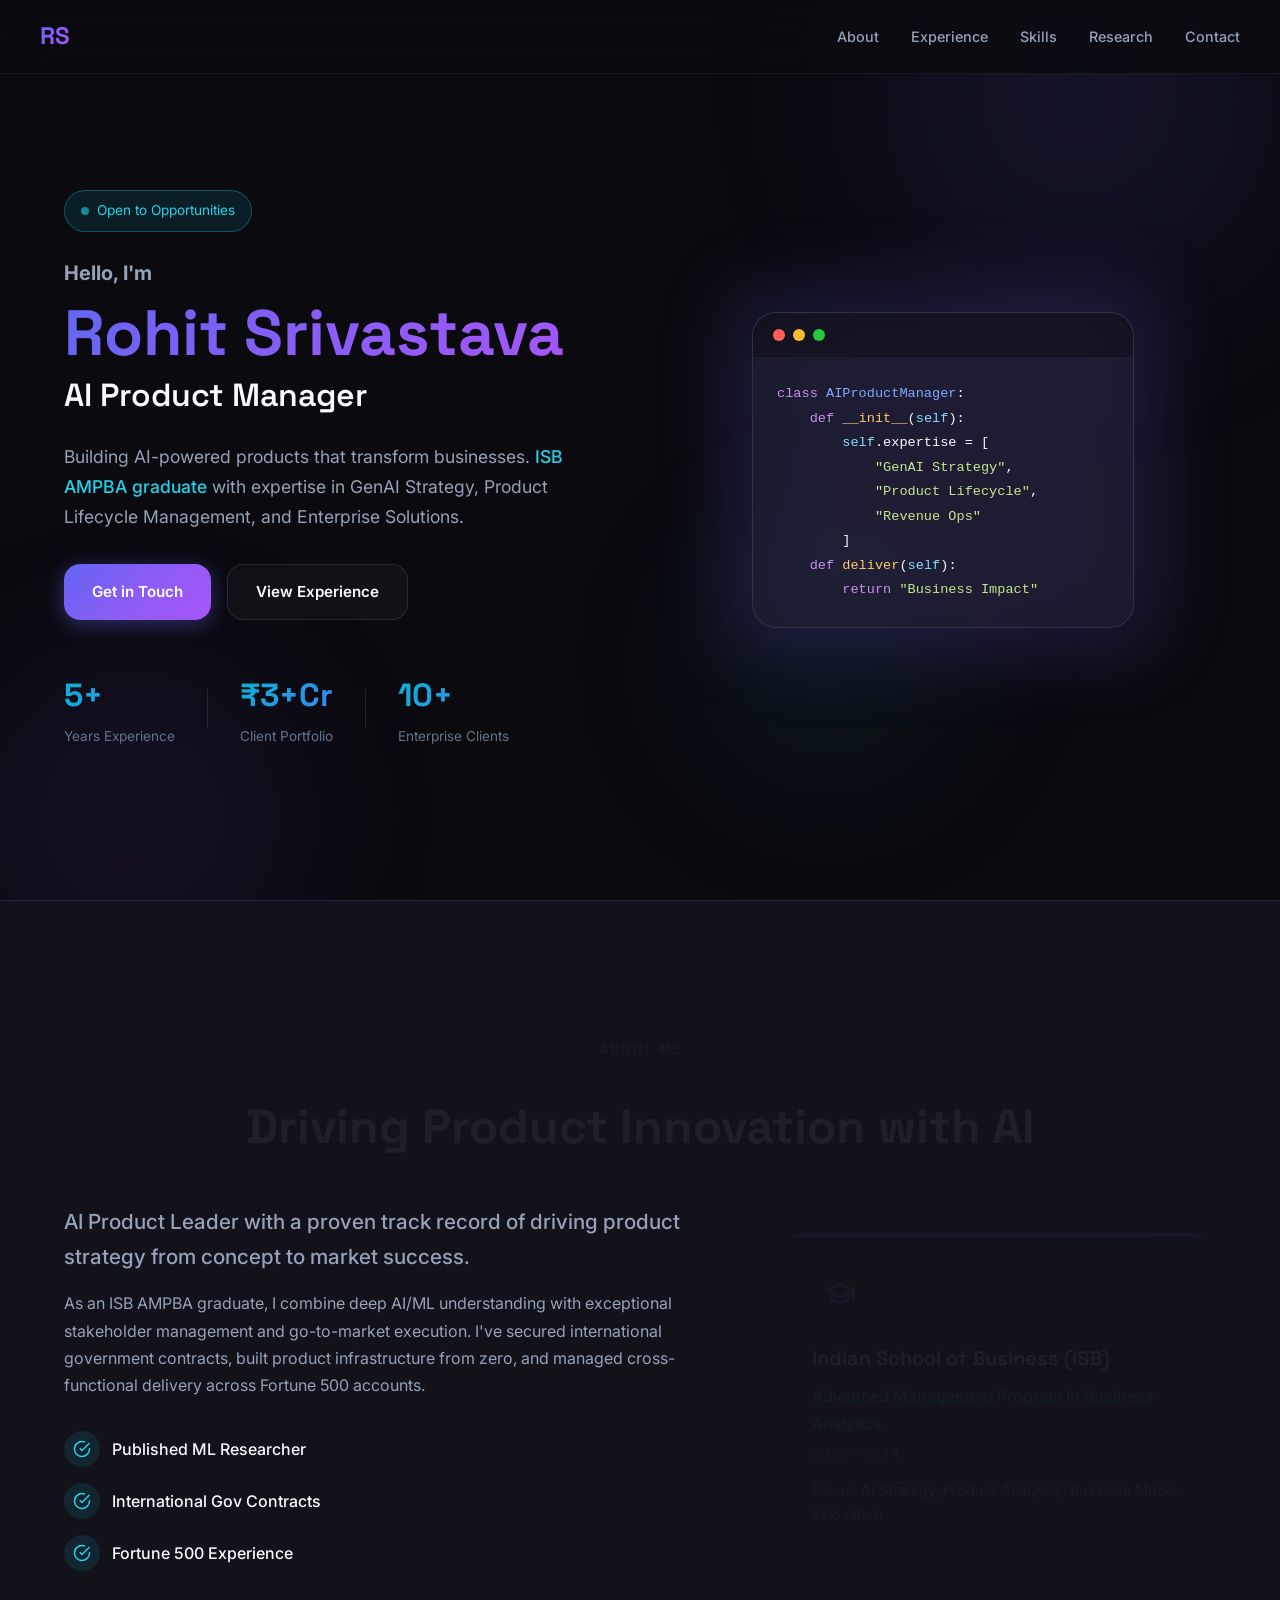
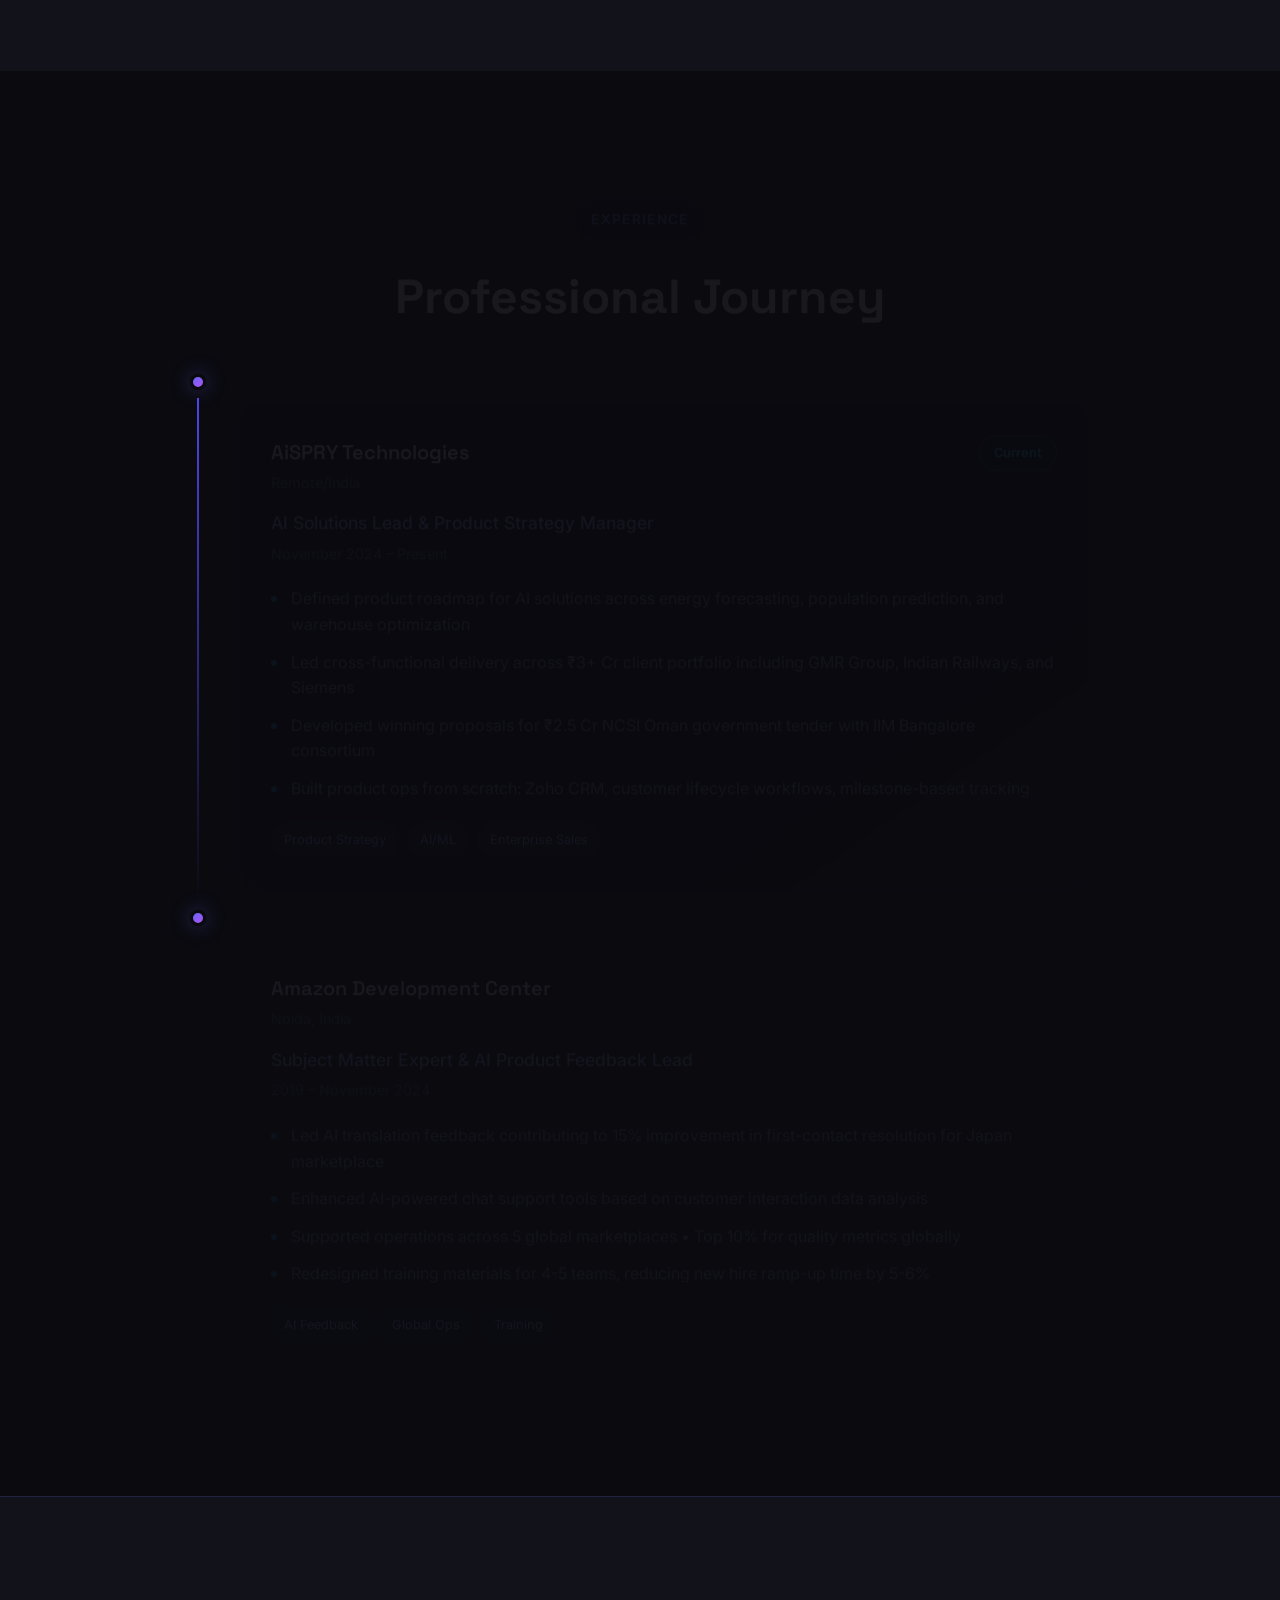
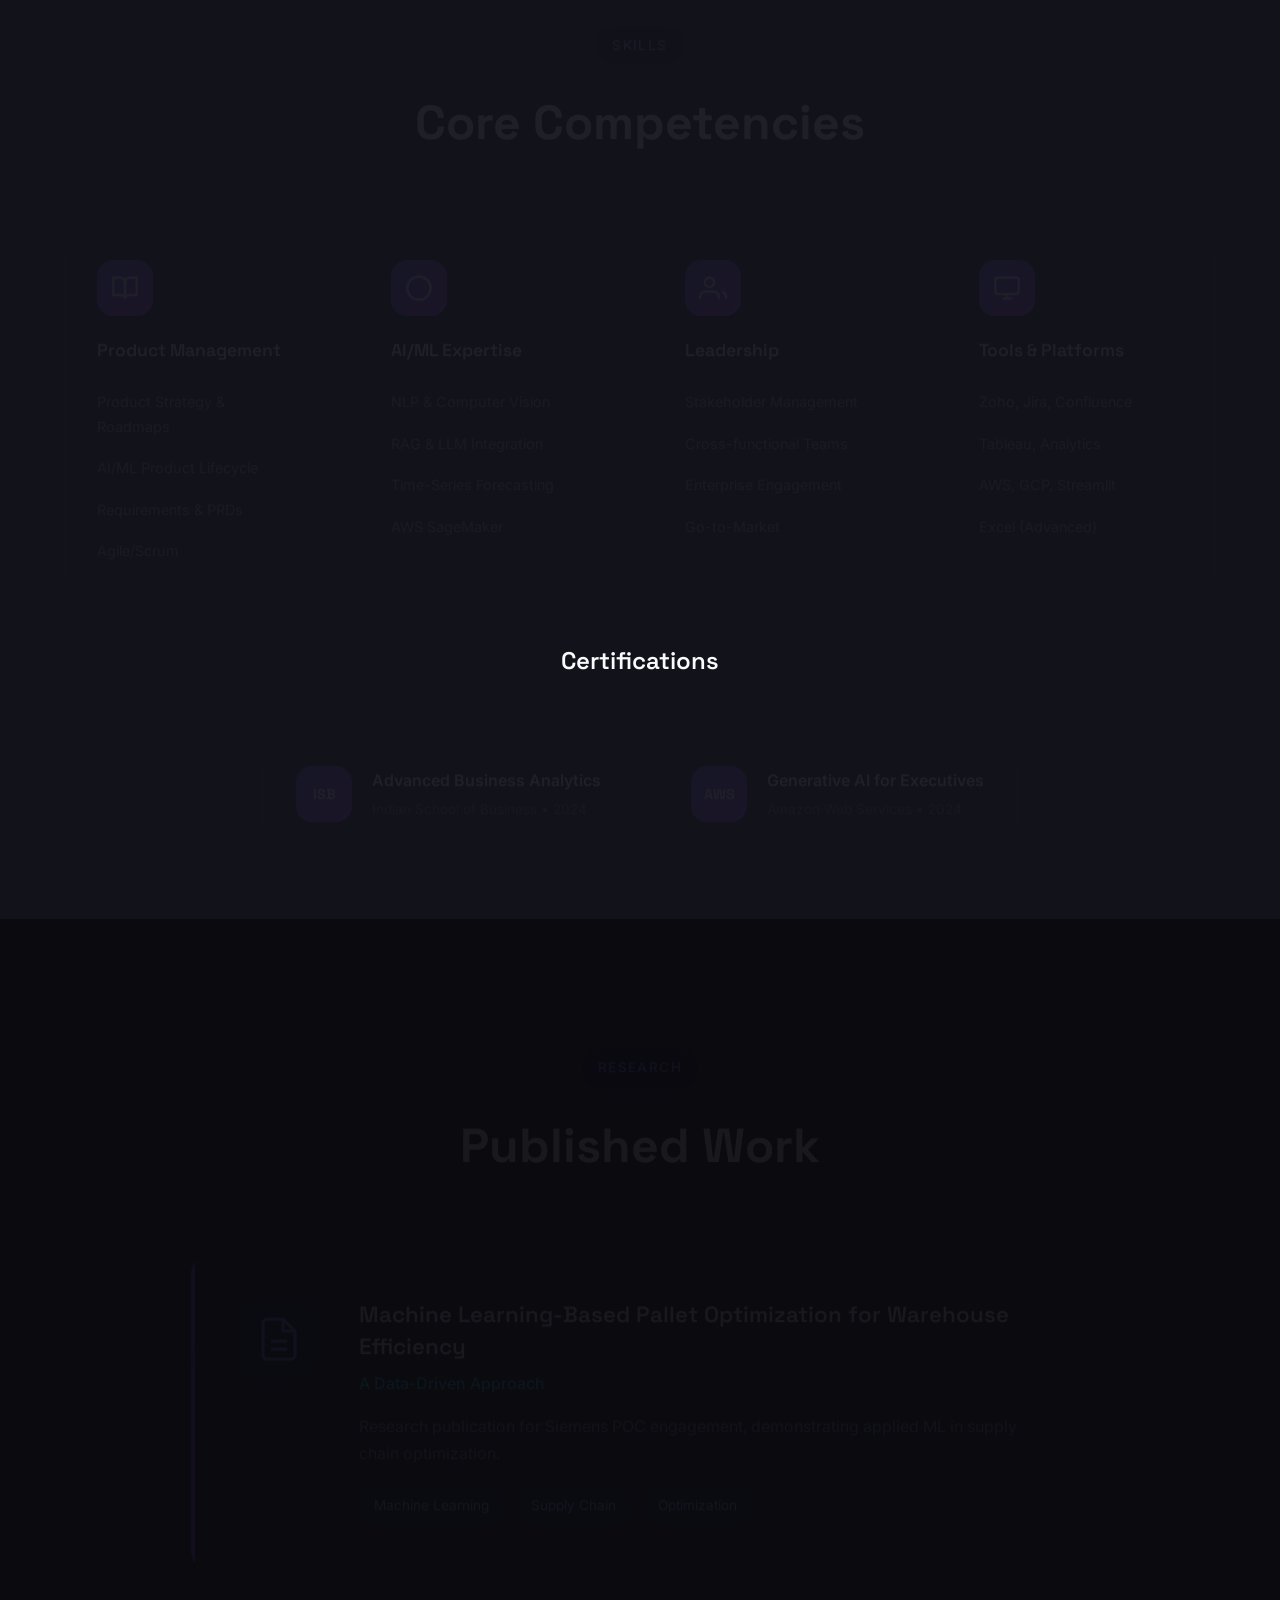
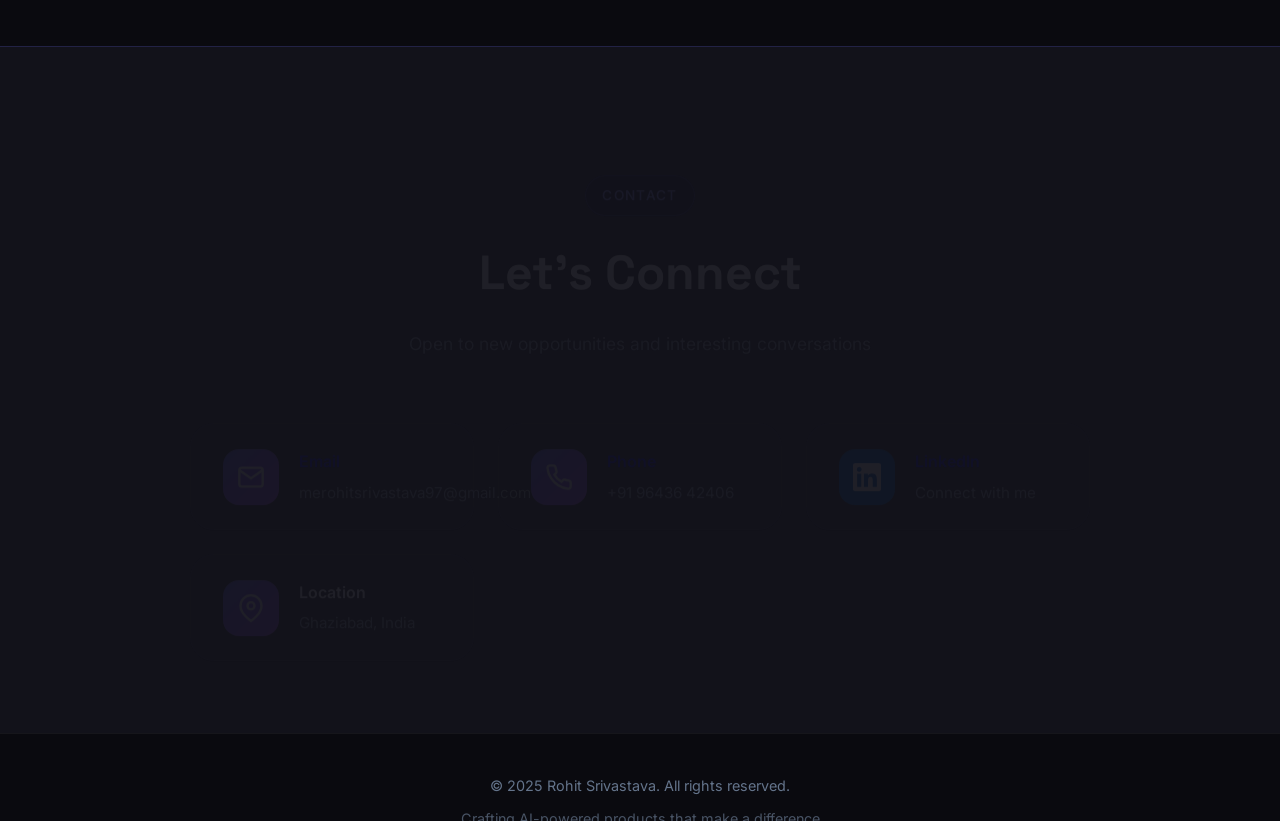
==== commit a471e70e: "Prepare site for web hosting Serve the resume as index.html so the site root loads, keep a redirect " ====
--- a/rohit-resume-complete.html
+++ b/rohit-resume-complete.html
@@ -1,1379 +1,12 @@
-<!DOCTYPE html>
-<html lang="en">
-
-<head>
-    <meta charset="UTF-8">
-    <meta name="viewport" content="width=device-width, initial-scale=1.0">
-    <meta name="description"
-        content="Rohit Srivastava - AI Product Manager specializing in GenAI Strategy and Revenue Operations.">
-    <title>Rohit Srivastava | AI Product Manager</title>
-    <link
-        href="https://fonts.googleapis.com/css2?family=Inter:wght@300;400;500;600;700;800&family=Space+Grotesk:wght@400;500;600;700&display=swap"
-        rel="stylesheet">
-    <style>
-        :root {
-            --primary-400: #818cf8;
-            --primary-500: #6366f1;
-            --primary-600: #4f46e5;
-            --accent-400: #22d3ee;
-            --bg-primary: #0a0a0f;
-            --bg-secondary: #12121a;
-            --bg-card: rgba(30, 30, 45, 0.6);
-            --bg-glass: rgba(255, 255, 255, 0.03);
-            --text-primary: #f8fafc;
-            --text-secondary: #94a3b8;
-            --text-muted: #64748b;
-            --gradient-primary: linear-gradient(135deg, #6366f1 0%, #8b5cf6 50%, #a855f7 100%);
-            --gradient-accent: linear-gradient(135deg, #06b6d4 0%, #3b82f6 100%);
-            --radius-md: 12px;
-            --radius-lg: 16px;
-            --radius-xl: 24px;
-            --radius-full: 9999px
-        }
-
-        *,
-        *::before,
-        *::after {
-            margin: 0;
-            padding: 0;
-            box-sizing: border-box
-        }
-
-        html {
-            scroll-behavior: smooth;
-            scroll-padding-top: 80px
-        }
-
-        body {
-            font-family: 'Inter', sans-serif;
-            background: var(--bg-primary);
-            color: var(--text-primary);
-            line-height: 1.7;
-            overflow-x: hidden
-        }
-
-        .animated-bg {
-            position: fixed;
-            inset: 0;
-            pointer-events: none;
-            z-index: -1;
-            overflow: hidden
-        }
-
-        .gradient-orb {
-            position: absolute;
-            border-radius: 50%;
-            filter: blur(80px);
-            opacity: 0.5;
-            animation: float 20s infinite ease-in-out
-        }
-
-        .orb-1 {
-            width: 600px;
-            height: 600px;
-            background: radial-gradient(circle, rgba(99, 102, 241, 0.3) 0%, transparent 70%);
-            top: -200px;
-            right: -100px
-        }
-
-        .orb-2 {
-            width: 500px;
-            height: 500px;
-            background: radial-gradient(circle, rgba(139, 92, 246, 0.25) 0%, transparent 70%);
-            bottom: -150px;
-            left: -100px;
-            animation-delay: -7s
-        }
-
-        .orb-3 {
-            width: 400px;
-            height: 400px;
-            background: radial-gradient(circle, rgba(6, 182, 212, 0.2) 0%, transparent 70%);
-            top: 50%;
-            left: 50%;
-            transform: translate(-50%, -50%);
-            animation-delay: -14s
-        }
-
-        @keyframes float {
-
-            0%,
-            100% {
-                transform: translate(0, 0) scale(1)
-            }
-
-            50% {
-                transform: translate(-20px, 20px) scale(0.95)
-            }
-        }
-
-        .container {
-            max-width: 1200px;
-            margin: 0 auto;
-            padding: 0 24px
-        }
-
-        .navbar {
-            position: fixed;
-            top: 0;
-            left: 0;
-            right: 0;
-            z-index: 1000;
-            padding: 16px 24px;
-            background: rgba(10, 10, 15, 0.8);
-            backdrop-filter: blur(20px);
-            border-bottom: 1px solid rgba(255, 255, 255, 0.05)
-        }
-
-        .nav-container {
-            max-width: 1200px;
-            margin: 0 auto;
-            display: flex;
-            align-items: center;
-            justify-content: space-between
-        }
-
-        .nav-logo {
-            font-family: 'Space Grotesk', sans-serif;
-            font-size: 1.5rem;
-            font-weight: 700;
-            background: var(--gradient-primary);
-            -webkit-background-clip: text;
-            -webkit-text-fill-color: transparent;
-            text-decoration: none
-        }
-
-        .nav-links {
-            display: flex;
-            gap: 32px;
-            list-style: none
-        }
-
-        .nav-links a {
-            color: var(--text-secondary);
-            text-decoration: none;
-            font-size: 0.9rem;
-            font-weight: 500;
-            transition: 0.3s
-        }
-
-        .nav-links a:hover {
-            color: var(--text-primary)
-        }
-
-        .hero {
-            min-height: 100vh;
-            display: flex;
-            align-items: center;
-            padding: 120px 24px 80px;
-            max-width: 1200px;
-            margin: 0 auto
-        }
-
-        .hero-content {
-            flex: 1;
-            max-width: 650px
-        }
-
-        .hero-badge {
-            display: inline-flex;
-            align-items: center;
-            gap: 8px;
-            padding: 8px 16px;
-            background: rgba(34, 211, 238, 0.1);
-            border: 1px solid rgba(34, 211, 238, 0.3);
-            border-radius: var(--radius-full);
-            font-size: 0.85rem;
-            color: var(--accent-400);
-            margin-bottom: 24px
-        }
-
-        .badge-dot {
-            width: 8px;
-            height: 8px;
-            background: var(--accent-400);
-            border-radius: 50%;
-            animation: pulse 2s infinite
-        }
-
-        @keyframes pulse {
-
-            0%,
-            100% {
-                opacity: 1
-            }
-
-            50% {
-                opacity: 0.5
-            }
-        }
-
-        .hero-title .greeting {
-            display: block;
-            font-size: 1.25rem;
-            color: var(--text-secondary);
-            margin-bottom: 8px
-        }
-
-        .hero-title .name {
-            display: block;
-            font-family: 'Space Grotesk', sans-serif;
-            font-size: clamp(2.5rem, 6vw, 4rem);
-            font-weight: 700;
-            background: var(--gradient-primary);
-            -webkit-background-clip: text;
-            -webkit-text-fill-color: transparent;
-            line-height: 1.1
-        }
-
-        .hero-subtitle {
-            font-family: 'Space Grotesk', sans-serif;
-            font-size: clamp(1.5rem, 3vw, 2rem);
-            font-weight: 600;
-            margin-bottom: 20px
-        }
-
-        .hero-description {
-            font-size: 1.1rem;
-            color: var(--text-secondary);
-            margin-bottom: 32px
-        }
-
-        .hero-description .highlight {
-            color: var(--accent-400);
-            font-weight: 500
-        }
-
-        .hero-cta {
-            display: flex;
-            gap: 16px;
-            margin-bottom: 48px;
-            flex-wrap: wrap
-        }
-
-        .btn {
-            display: inline-flex;
-            align-items: center;
-            gap: 8px;
-            padding: 14px 28px;
-            border-radius: var(--radius-lg);
-            font-size: 0.95rem;
-            font-weight: 600;
-            text-decoration: none;
-            transition: 0.3s;
-            border: none;
-            cursor: pointer
-        }
-
-        .btn-primary {
-            background: var(--gradient-primary);
-            color: white;
-            box-shadow: 0 4px 20px rgba(99, 102, 241, 0.4)
-        }
-
-        .btn-primary:hover {
-            transform: translateY(-2px);
-            box-shadow: 0 8px 30px rgba(99, 102, 241, 0.5)
-        }
-
-        .btn-secondary {
-            background: var(--bg-glass);
-            color: var(--text-primary);
-            border: 1px solid rgba(255, 255, 255, 0.1)
-        }
-
-        .btn-secondary:hover {
-            background: rgba(255, 255, 255, 0.1)
-        }
-
-        .hero-stats {
-            display: flex;
-            align-items: center;
-            gap: 32px;
-            flex-wrap: wrap
-        }
-
-        .stat-number {
-            display: block;
-            font-family: 'Space Grotesk', sans-serif;
-            font-size: 2rem;
-            font-weight: 700;
-            background: var(--gradient-accent);
-            -webkit-background-clip: text;
-            -webkit-text-fill-color: transparent
-        }
-
-        .stat-label {
-            font-size: 0.85rem;
-            color: var(--text-muted)
-        }
-
-        .stat-divider {
-            width: 1px;
-            height: 40px;
-            background: rgba(255, 255, 255, 0.1)
-        }
-
-        .hero-visual {
-            flex: 1;
-            display: flex;
-            justify-content: center;
-            padding-left: 60px
-        }
-
-        .visual-card {
-            position: relative
-        }
-
-        .card-glow {
-            position: absolute;
-            inset: -20px;
-            background: linear-gradient(135deg, rgba(99, 102, 241, 0.4) 0%, rgba(139, 92, 246, 0.4) 100%);
-            border-radius: var(--radius-xl);
-            filter: blur(40px);
-            opacity: 0.5
-        }
-
-        .card-content {
-            position: relative;
-            background: var(--bg-card);
-            border: 1px solid rgba(255, 255, 255, 0.1);
-            border-radius: var(--radius-xl);
-            backdrop-filter: blur(20px);
-            overflow: hidden
-        }
-
-        .code-block {
-            min-width: 380px
-        }
-
-        .code-header {
-            display: flex;
-            gap: 8px;
-            padding: 16px 20px;
-            background: rgba(0, 0, 0, 0.3);
-            border-bottom: 1px solid rgba(255, 255, 255, 0.05)
-        }
-
-        .dot {
-            width: 12px;
-            height: 12px;
-            border-radius: 50%
-        }
-
-        .dot.red {
-            background: #ff5f57
-        }
-
-        .dot.yellow {
-            background: #febc2e
-        }
-
-        .dot.green {
-            background: #28c840
-        }
-
-        .code-block pre {
-            padding: 24px;
-            font-family: 'Fira Code', monospace;
-            font-size: 0.85rem;
-            line-height: 1.8;
-            margin: 0
-        }
-
-        .code-block .keyword {
-            color: #c792ea
-        }
-
-        .code-block .class-name {
-            color: #82aaff
-        }
-
-        .code-block .function {
-            color: #ffcb6b
-        }
-
-        .code-block .param {
-            color: #89ddff
-        }
-
-        .code-block .string {
-            color: #c3e88d
-        }
-
-        section {
-            padding: 100px 0
-        }
-
-        .section-header {
-            text-align: center;
-            margin-bottom: 64px
-        }
-
-        .section-tag {
-            display: inline-block;
-            padding: 8px 16px;
-            background: rgba(99, 102, 241, 0.1);
-            border: 1px solid rgba(99, 102, 241, 0.3);
-            border-radius: var(--radius-full);
-            font-size: 0.85rem;
-            font-weight: 500;
-            color: var(--primary-400);
-            text-transform: uppercase;
-            letter-spacing: 0.1em;
-            margin-bottom: 16px
-        }
-
-        .section-title {
-            font-family: 'Space Grotesk', sans-serif;
-            font-size: clamp(2rem, 4vw, 3rem);
-            font-weight: 700
-        }
-
-        .section-subtitle {
-            font-size: 1.1rem;
-            color: var(--text-secondary);
-            margin-top: 16px
-        }
-
-        .about {
-            background: var(--bg-secondary);
-            border-top: 1px solid rgba(99, 102, 241, 0.2)
-        }
-
-        .about-content {
-            display: grid;
-            grid-template-columns: 1.2fr 0.8fr;
-            gap: 60px
-        }
-
-        .about-lead {
-            font-size: 1.3rem;
-            font-weight: 500;
-            margin-bottom: 20px
-        }
-
-        .about-text p {
-            color: var(--text-secondary);
-            margin-bottom: 16px
-        }
-
-        .about-highlights {
-            display: flex;
-            flex-direction: column;
-            gap: 16px;
-            margin-top: 32px
-        }
-
-        .highlight-item {
-            display: flex;
-            align-items: center;
-            gap: 12px;
-            font-weight: 500
-        }
-
-        .highlight-icon {
-            display: flex;
-            align-items: center;
-            justify-content: center;
-            width: 36px;
-            height: 36px;
-            background: rgba(34, 211, 238, 0.1);
-            border-radius: var(--radius-full);
-            color: var(--accent-400)
-        }
-
-        .education-card {
-            background: var(--bg-card);
-            border: 1px solid rgba(255, 255, 255, 0.08);
-            border-radius: var(--radius-xl);
-            padding: 32px;
-            position: relative;
-            overflow: hidden
-        }
-
-        .education-card::before {
-            content: '';
-            position: absolute;
-            top: 0;
-            left: 0;
-            right: 0;
-            height: 4px;
-            background: var(--gradient-primary)
-        }
-
-        .edu-icon {
-            display: flex;
-            align-items: center;
-            justify-content: center;
-            width: 56px;
-            height: 56px;
-            background: rgba(99, 102, 241, 0.1);
-            border-radius: var(--radius-lg);
-            color: var(--primary-400);
-            margin-bottom: 20px
-        }
-
-        .edu-content h3 {
-            font-family: 'Space Grotesk', sans-serif;
-            font-size: 1.25rem;
-            font-weight: 600;
-            margin-bottom: 8px
-        }
-
-        .edu-program {
-            color: var(--accent-400);
-            font-weight: 500;
-            margin-bottom: 4px
-        }
-
-        .edu-year {
-            color: var(--text-muted);
-            font-size: 0.9rem;
-            margin-bottom: 12px
-        }
-
-        .edu-focus {
-            color: var(--text-secondary);
-            font-size: 0.9rem
-        }
-
-        .timeline {
-            max-width: 900px;
-            margin: 0 auto
-        }
-
-        .timeline-item {
-            display: flex;
-            gap: 32px
-        }
-
-        .timeline-marker {
-            display: flex;
-            flex-direction: column;
-            align-items: center;
-            flex-shrink: 0
-        }
-
-        .marker-dot {
-            width: 16px;
-            height: 16px;
-            background: var(--gradient-primary);
-            border-radius: 50%;
-            border: 3px solid var(--bg-primary);
-            box-shadow: 0 0 20px rgba(99, 102, 241, 0.4)
-        }
-
-        .marker-line {
-            width: 2px;
-            flex: 1;
-            background: linear-gradient(180deg, var(--primary-600), transparent);
-            margin-top: 8px
-        }
-
-        .timeline-content {
-            flex: 1;
-            padding-bottom: 48px
-        }
-
-        .experience-card {
-            background: var(--bg-card);
-            border: 1px solid rgba(255, 255, 255, 0.08);
-            border-radius: var(--radius-xl);
-            padding: 32px;
-            transition: 0.3s
-        }
-
-        .experience-card:hover {
-            border-color: rgba(99, 102, 241, 0.3);
-            transform: translateX(8px)
-        }
-
-        .experience-card.current {
-            border-color: rgba(99, 102, 241, 0.3);
-            background: linear-gradient(145deg, rgba(99, 102, 241, 0.1) 0%, rgba(139, 92, 246, 0.05) 100%)
-        }
-
-        .exp-header {
-            display: flex;
-            justify-content: space-between;
-            align-items: flex-start;
-            margin-bottom: 12px;
-            flex-wrap: wrap;
-            gap: 12px
-        }
-
-        .exp-company h3 {
-            font-family: 'Space Grotesk', sans-serif;
-            font-size: 1.25rem;
-            font-weight: 600
-        }
-
-        .exp-location {
-            font-size: 0.9rem;
-            color: var(--text-muted)
-        }
-
-        .exp-badge {
-            padding: 6px 14px;
-            background: rgba(34, 211, 238, 0.1);
-            border: 1px solid rgba(34, 211, 238, 0.3);
-            border-radius: var(--radius-full);
-            font-size: 0.8rem;
-            font-weight: 600;
-            color: var(--accent-400)
-        }
-
-        .exp-role {
-            font-size: 1.1rem;
-            font-weight: 500;
-            color: #a5b4fc;
-            margin-bottom: 4px
-        }
-
-        .exp-duration {
-            font-size: 0.9rem;
-            color: var(--text-muted);
-            margin-bottom: 20px
-        }
-
-        .exp-achievements {
-            list-style: none;
-            margin-bottom: 20px
-        }
-
-        .exp-achievements li {
-            position: relative;
-            padding-left: 20px;
-            color: var(--text-secondary);
-            margin-bottom: 12px;
-            line-height: 1.6
-        }
-
-        .exp-achievements li::before {
-            content: '';
-            position: absolute;
-            left: 0;
-            top: 10px;
-            width: 6px;
-            height: 6px;
-            background: var(--gradient-accent);
-            border-radius: 50%
-        }
-
-        .exp-tags {
-            display: flex;
-            flex-wrap: wrap;
-            gap: 8px
-        }
-
-        .tag {
-            padding: 6px 12px;
-            background: rgba(99, 102, 241, 0.1);
-            border: 1px solid rgba(99, 102, 241, 0.2);
-            border-radius: var(--radius-full);
-            font-size: 0.8rem;
-            color: #a5b4fc
-        }
-
-        .skills {
-            background: var(--bg-secondary);
-            border-top: 1px solid rgba(99, 102, 241, 0.2)
-        }
-
-        .skills-grid {
-            display: grid;
-            grid-template-columns: repeat(auto-fit, minmax(260px, 1fr));
-            gap: 24px;
-            margin-bottom: 64px
-        }
-
-        .skill-category {
-            background: var(--bg-card);
-            border: 1px solid rgba(255, 255, 255, 0.08);
-            border-radius: var(--radius-xl);
-            padding: 32px;
-            transition: 0.3s
-        }
-
-        .skill-category:hover {
-            border-color: rgba(99, 102, 241, 0.3);
-            transform: translateY(-4px)
-        }
-
-        .skill-icon {
-            display: flex;
-            align-items: center;
-            justify-content: center;
-            width: 56px;
-            height: 56px;
-            background: var(--gradient-primary);
-            border-radius: var(--radius-lg);
-            color: white;
-            margin-bottom: 20px
-        }
-
-        .skill-category h3 {
-            font-family: 'Space Grotesk', sans-serif;
-            font-size: 1.1rem;
-            font-weight: 600;
-            margin-bottom: 16px
-        }
-
-        .skill-list {
-            list-style: none
-        }
-
-        .skill-list li {
-            padding: 8px 0;
-            color: var(--text-secondary);
-            font-size: 0.9rem;
-            border-bottom: 1px solid rgba(255, 255, 255, 0.05)
-        }
-
-        .skill-list li:last-child {
-            border-bottom: none
-        }
-
-        .certifications {
-            text-align: center
-        }
-
-        .cert-title {
-            font-family: 'Space Grotesk', sans-serif;
-            font-size: 1.5rem;
-            font-weight: 600;
-            margin-bottom: 32px
-        }
-
-        .cert-grid {
-            display: flex;
-            justify-content: center;
-            gap: 24px;
-            flex-wrap: wrap
-        }
-
-        .cert-card {
-            display: flex;
-            align-items: center;
-            gap: 20px;
-            background: var(--bg-card);
-            border: 1px solid rgba(255, 255, 255, 0.08);
-            border-radius: var(--radius-xl);
-            padding: 24px 32px;
-            transition: 0.3s
-        }
-
-        .cert-card:hover {
-            border-color: rgba(99, 102, 241, 0.3);
-            transform: translateY(-2px)
-        }
-
-        .cert-logo {
-            display: flex;
-            align-items: center;
-            justify-content: center;
-            width: 56px;
-            height: 56px;
-            background: var(--gradient-primary);
-            border-radius: var(--radius-lg);
-            font-family: 'Space Grotesk', sans-serif;
-            font-weight: 700;
-            color: white;
-            font-size: 0.9rem
-        }
-
-        .cert-info {
-            text-align: left
-        }
-
-        .cert-info h4 {
-            font-size: 1rem;
-            font-weight: 600;
-            margin-bottom: 4px
-        }
-
-        .cert-info p {
-            font-size: 0.85rem;
-            color: var(--text-muted)
-        }
-
-        .publication-card {
-            display: flex;
-            gap: 40px;
-            background: var(--bg-card);
-            border: 1px solid rgba(255, 255, 255, 0.08);
-            border-radius: var(--radius-xl);
-            padding: 48px;
-            max-width: 900px;
-            margin: 0 auto;
-            position: relative;
-            overflow: hidden;
-            flex-wrap: wrap
-        }
-
-        .publication-card::before {
-            content: '';
-            position: absolute;
-            top: 0;
-            left: 0;
-            width: 4px;
-            height: 100%;
-            background: var(--gradient-primary)
-        }
-
-        .pub-icon {
-            display: flex;
-            align-items: center;
-            justify-content: center;
-            width: 80px;
-            height: 80px;
-            background: rgba(99, 102, 241, 0.1);
-            border-radius: var(--radius-xl);
-            color: var(--primary-400);
-            flex-shrink: 0
-        }
-
-        .pub-content {
-            flex: 1;
-            min-width: 300px
-        }
-
-        .pub-content h3 {
-            font-family: 'Space Grotesk', sans-serif;
-            font-size: 1.4rem;
-            font-weight: 600;
-            margin-bottom: 8px;
-            line-height: 1.4
-        }
-
-        .pub-subtitle {
-            color: var(--accent-400);
-            font-weight: 500;
-            margin-bottom: 16px
-        }
-
-        .pub-description {
-            color: var(--text-secondary);
-            margin-bottom: 20px
-        }
-
-        .pub-meta {
-            display: flex;
-            gap: 12px;
-            flex-wrap: wrap
-        }
-
-        .pub-tag {
-            padding: 6px 14px;
-            background: rgba(99, 102, 241, 0.1);
-            border: 1px solid rgba(99, 102, 241, 0.2);
-            border-radius: var(--radius-full);
-            font-size: 0.85rem;
-            color: #a5b4fc
-        }
-
-        .contact {
-            background: var(--bg-secondary);
-            border-top: 1px solid rgba(99, 102, 241, 0.2)
-        }
-
-        .contact-cards {
-            display: grid;
-            grid-template-columns: repeat(auto-fit, minmax(280px, 1fr));
-            gap: 24px;
-            max-width: 900px;
-            margin: 0 auto
-        }
-
-        .contact-card {
-            display: flex;
-            align-items: center;
-            gap: 20px;
-            background: var(--bg-card);
-            border: 1px solid rgba(255, 255, 255, 0.08);
-            border-radius: var(--radius-xl);
-            padding: 24px 32px;
-            text-decoration: none;
-            transition: 0.3s
-        }
-
-        .contact-card:hover {
-            border-color: rgba(99, 102, 241, 0.3);
-            transform: translateY(-4px)
-        }
-
-        .contact-icon {
-            display: flex;
-            align-items: center;
-            justify-content: center;
-            width: 56px;
-            height: 56px;
-            background: var(--gradient-primary);
-            border-radius: var(--radius-lg);
-            color: white;
-            flex-shrink: 0
-        }
-
-        .linkedin-card .contact-icon {
-            background: #0a66c2
-        }
-
-        .contact-info h4 {
-            font-size: 1rem;
-            font-weight: 600;
-            margin-bottom: 4px
-        }
-
-        .contact-info p {
-            font-size: 0.95rem;
-            color: var(--text-secondary)
-        }
-
-        .footer {
-            background: var(--bg-primary);
-            border-top: 1px solid rgba(255, 255, 255, 0.05);
-            padding: 40px 0;
-            text-align: center
-        }
-
-        .footer p {
-            color: var(--text-muted);
-            font-size: 0.9rem
-        }
-
-        .footer-tagline {
-            margin-top: 8px;
-            opacity: 0.7
-        }
-
-        @media(max-width:992px) {
-            .hero {
-                flex-direction: column;
-                text-align: center;
-                padding-top: 140px
-            }
-
-            .hero-visual {
-                padding-left: 0;
-                margin-top: 60px
-            }
-
-            .hero-cta {
-                justify-content: center
-            }
-
-            .hero-stats {
-                justify-content: center
-            }
-
-            .about-content {
-                grid-template-columns: 1fr
-            }
-
-            .nav-links {
-                display: none
-            }
-        }
-
-        @media(max-width:768px) {
-            section {
-                padding: 80px 0
-            }
-
-            .stat-divider {
-                display: none
-            }
-
-            .hero-stats {
-                gap: 24px
-            }
-
-            .code-block {
-                min-width: auto
-            }
-
-            .publication-card {
-                flex-direction: column;
-                padding: 32px
-            }
-
-            .timeline-item {
-                gap: 16px
-            }
-
-            .experience-card {
-                padding: 24px
-            }
-        }
-    </style>
-</head>
-
-<body>
-    <div class="animated-bg">
-        <div class="gradient-orb orb-1"></div>
-        <div class="gradient-orb orb-2"></div>
-        <div class="gradient-orb orb-3"></div>
-    </div>
-
-    <nav class="navbar">
-        <div class="nav-container">
-            <a href="#" class="nav-logo">RS</a>
-            <ul class="nav-links">
-                <li><a href="#about">About</a></li>
-                <li><a href="#experience">Experience</a></li>
-                <li><a href="#skills">Skills</a></li>
-                <li><a href="#publication">Research</a></li>
-                <li><a href="#contact">Contact</a></li>
-            </ul>
-        </div>
-    </nav>
-
-    <section class="hero" id="home">
-        <div class="hero-content">
-            <div class="hero-badge"><span class="badge-dot"></span>Open to Opportunities</div>
-            <h1 class="hero-title"><span class="greeting">Hello, I'm</span><span class="name">Rohit Srivastava</span>
-            </h1>
-            <p class="hero-subtitle">AI Product Manager</p>
-            <p class="hero-description">Building AI-powered products that transform businesses. <span
-                    class="highlight">ISB AMPBA graduate</span> with expertise in GenAI Strategy, Product Lifecycle
-                Management, and Enterprise Solutions.</p>
-            <div class="hero-cta">
-                <a href="#contact" class="btn btn-primary"><span>Get in Touch</span></a>
-                <a href="#experience" class="btn btn-secondary">View Experience</a>
-            </div>
-            <div class="hero-stats">
-                <div class="stat"><span class="stat-number">5+</span><span class="stat-label">Years Experience</span>
-                </div>
-                <div class="stat-divider"></div>
-                <div class="stat"><span class="stat-number">₹3+Cr</span><span class="stat-label">Client Portfolio</span>
-                </div>
-                <div class="stat-divider"></div>
-                <div class="stat"><span class="stat-number">10+</span><span class="stat-label">Enterprise Clients</span>
-                </div>
-            </div>
-        </div>
-        <div class="hero-visual">
-            <div class="visual-card">
-                <div class="card-glow"></div>
-                <div class="card-content">
-                    <div class="code-block">
-                        <div class="code-header"><span class="dot red"></span><span class="dot yellow"></span><span
-                                class="dot green"></span></div>
-                        <pre><code><span class="keyword">class</span> <span class="class-name">AIProductManager</span>:
-    <span class="keyword">def</span> <span class="function">__init__</span>(<span class="param">self</span>):
-        <span class="param">self</span>.expertise = [
-            <span class="string">"GenAI Strategy"</span>,
-            <span class="string">"Product Lifecycle"</span>,
-            <span class="string">"Revenue Ops"</span>
-        ]
-    <span class="keyword">def</span> <span class="function">deliver</span>(<span class="param">self</span>):
-        <span class="keyword">return</span> <span class="string">"Business Impact"</span></code></pre>
-                    </div>
-                </div>
-            </div>
-        </div>
-    </section>
-
-    <section class="about" id="about">
-        <div class="container">
-            <div class="section-header"><span class="section-tag">About Me</span>
-                <h2 class="section-title">Driving Product Innovation with AI</h2>
-            </div>
-            <div class="about-content">
-                <div class="about-text">
-                    <p class="about-lead">AI Product Leader with a proven track record of driving product strategy from
-                        concept to market success.</p>
-                    <p>As an ISB AMPBA graduate, I combine deep AI/ML understanding with exceptional stakeholder
-                        management and go-to-market execution. I've secured international government contracts, built
-                        product infrastructure from zero, and managed cross-functional delivery across Fortune 500
-                        accounts.</p>
-                    <div class="about-highlights">
-                        <div class="highlight-item">
-                            <div class="highlight-icon"><svg width="18" height="18" viewBox="0 0 24 24" fill="none"
-                                    stroke="currentColor" stroke-width="2">
-                                    <path d="M22 11.08V12a10 10 0 1 1-5.93-9.14" />
-                                    <polyline points="22 4 12 14.01 9 11.01" />
-                                </svg></div><span>Published ML Researcher</span>
-                        </div>
-                        <div class="highlight-item">
-                            <div class="highlight-icon"><svg width="18" height="18" viewBox="0 0 24 24" fill="none"
-                                    stroke="currentColor" stroke-width="2">
-                                    <path d="M22 11.08V12a10 10 0 1 1-5.93-9.14" />
-                                    <polyline points="22 4 12 14.01 9 11.01" />
-                                </svg></div><span>International Gov Contracts</span>
-                        </div>
-                        <div class="highlight-item">
-                            <div class="highlight-icon"><svg width="18" height="18" viewBox="0 0 24 24" fill="none"
-                                    stroke="currentColor" stroke-width="2">
-                                    <path d="M22 11.08V12a10 10 0 1 1-5.93-9.14" />
-                                    <polyline points="22 4 12 14.01 9 11.01" />
-                                </svg></div><span>Fortune 500 Experience</span>
-                        </div>
-                    </div>
-                </div>
-                <div class="about-education">
-                    <div class="education-card">
-                        <div class="edu-icon"><svg width="32" height="32" viewBox="0 0 24 24" fill="none"
-                                stroke="currentColor" stroke-width="2">
-                                <path d="M22 10v6M2 10l10-5 10 5-10 5z" />
-                                <path d="M6 12v5c3 3 9 3 12 0v-5" />
-                            </svg></div>
-                        <div class="edu-content">
-                            <h3>Indian School of Business (ISB)</h3>
-                            <p class="edu-program">Advanced Management Program in Business Analytics</p>
-                            <p class="edu-year">2022 – 2024</p>
-                            <p class="edu-focus">Focus: AI Strategy, Product Analytics, Business Model Innovation</p>
-                        </div>
-                    </div>
-                </div>
-            </div>
-        </div>
-    </section>
-
-    <section class="experience" id="experience">
-        <div class="container">
-            <div class="section-header"><span class="section-tag">Experience</span>
-                <h2 class="section-title">Professional Journey</h2>
-            </div>
-            <div class="timeline">
-                <div class="timeline-item">
-                    <div class="timeline-marker">
-                        <div class="marker-dot"></div>
-                        <div class="marker-line"></div>
-                    </div>
-                    <div class="timeline-content">
-                        <div class="experience-card current">
-                            <div class="exp-header">
-                                <div class="exp-company">
-                                    <h3>AiSPRY Technologies</h3><span class="exp-location">Remote/India</span>
-                                </div><span class="exp-badge">Current</span>
-                            </div>
-                            <h4 class="exp-role">AI Solutions Lead & Product Strategy Manager</h4>
-                            <p class="exp-duration">November 2024 – Present</p>
-                            <ul class="exp-achievements">
-                                <li>Defined product roadmap for AI solutions across energy forecasting, population
-                                    prediction, and warehouse optimization</li>
-                                <li>Led cross-functional delivery across ₹3+ Cr client portfolio including GMR Group,
-                                    Indian Railways, and Siemens</li>
-                                <li>Developed winning proposals for ₹2.5 Cr NCSI Oman government tender with IIM
-                                    Bangalore consortium</li>
-                                <li>Built product ops from scratch: Zoho CRM, customer lifecycle workflows,
-                                    milestone-based tracking</li>
-                            </ul>
-                            <div class="exp-tags"><span class="tag">Product Strategy</span><span
-                                    class="tag">AI/ML</span><span class="tag">Enterprise Sales</span></div>
-                        </div>
-                    </div>
-                </div>
-                <div class="timeline-item">
-                    <div class="timeline-marker">
-                        <div class="marker-dot"></div>
-                    </div>
-                    <div class="timeline-content">
-                        <div class="experience-card">
-                            <div class="exp-header">
-                                <div class="exp-company">
-                                    <h3>Amazon Development Center</h3><span class="exp-location">Noida, India</span>
-                                </div>
-                            </div>
-                            <h4 class="exp-role">Subject Matter Expert & AI Product Feedback Lead</h4>
-                            <p class="exp-duration">2019 – November 2024</p>
-                            <ul class="exp-achievements">
-                                <li>Led AI translation feedback contributing to 15% improvement in first-contact
-                                    resolution for Japan marketplace</li>
-                                <li>Enhanced AI-powered chat support tools based on customer interaction data analysis
-                                </li>
-                                <li>Supported operations across 5 global marketplaces • Top 10% for quality metrics
-                                    globally</li>
-                                <li>Redesigned training materials for 4-5 teams, reducing new hire ramp-up time by 5-6%
-                                </li>
-                            </ul>
-                            <div class="exp-tags"><span class="tag">AI Feedback</span><span class="tag">Global
-                                    Ops</span><span class="tag">Training</span></div>
-                        </div>
-                    </div>
-                </div>
-            </div>
-        </div>
-    </section>
-
-    <section class="skills" id="skills">
-        <div class="container">
-            <div class="section-header"><span class="section-tag">Skills</span>
-                <h2 class="section-title">Core Competencies</h2>
-            </div>
-            <div class="skills-grid">
-                <div class="skill-category">
-                    <div class="skill-icon"><svg width="28" height="28" viewBox="0 0 24 24" fill="none"
-                            stroke="currentColor" stroke-width="2">
-                            <path d="M2 3h6a4 4 0 0 1 4 4v14a3 3 0 0 0-3-3H2z" />
-                            <path d="M22 3h-6a4 4 0 0 0-4 4v14a3 3 0 0 1 3-3h7z" />
-                        </svg></div>
-                    <h3>Product Management</h3>
-                    <ul class="skill-list">
-                        <li>Product Strategy & Roadmaps</li>
-                        <li>AI/ML Product Lifecycle</li>
-                        <li>Requirements & PRDs</li>
-                        <li>Agile/Scrum</li>
-                    </ul>
-                </div>
-                <div class="skill-category">
-                    <div class="skill-icon"><svg width="28" height="28" viewBox="0 0 24 24" fill="none"
-                            stroke="currentColor" stroke-width="2">
-                            <circle cx="12" cy="12" r="10" />
-                            <path d="M12 2a10 10 0 0 1 10 10" />
-                        </svg></div>
-                    <h3>AI/ML Expertise</h3>
-                    <ul class="skill-list">
-                        <li>NLP & Computer Vision</li>
-                        <li>RAG & LLM Integration</li>
-                        <li>Time-Series Forecasting</li>
-                        <li>AWS SageMaker</li>
-                    </ul>
-                </div>
-                <div class="skill-category">
-                    <div class="skill-icon"><svg width="28" height="28" viewBox="0 0 24 24" fill="none"
-                            stroke="currentColor" stroke-width="2">
-                            <path d="M17 21v-2a4 4 0 0 0-4-4H5a4 4 0 0 0-4 4v2" />
-                            <circle cx="9" cy="7" r="4" />
-                            <path d="M23 21v-2a4 4 0 0 0-3-3.87" />
-                        </svg></div>
-                    <h3>Leadership</h3>
-                    <ul class="skill-list">
-                        <li>Stakeholder Management</li>
-                        <li>Cross-functional Teams</li>
-                        <li>Enterprise Engagement</li>
-                        <li>Go-to-Market</li>
-                    </ul>
-                </div>
-                <div class="skill-category">
-                    <div class="skill-icon"><svg width="28" height="28" viewBox="0 0 24 24" fill="none"
-                            stroke="currentColor" stroke-width="2">
-                            <rect x="2" y="3" width="20" height="14" rx="2" />
-                            <line x1="8" y1="21" x2="16" y2="21" />
-                            <line x1="12" y1="17" x2="12" y2="21" />
-                        </svg></div>
-                    <h3>Tools & Platforms</h3>
-                    <ul class="skill-list">
-                        <li>Zoho, Jira, Confluence</li>
-                        <li>Tableau, Analytics</li>
-                        <li>AWS, GCP, Streamlit</li>
-                        <li>Excel (Advanced)</li>
-                    </ul>
-                </div>
-            </div>
-            <div class="certifications">
-                <h3 class="cert-title">Certifications</h3>
-                <div class="cert-grid">
-                    <div class="cert-card">
-                        <div class="cert-logo">ISB</div>
-                        <div class="cert-info">
-                            <h4>Advanced Business Analytics</h4>
-                            <p>Indian School of Business • 2024</p>
-                        </div>
-                    </div>
-                    <div class="cert-card">
-                        <div class="cert-logo">AWS</div>
-                        <div class="cert-info">
-                            <h4>Generative AI for Executives</h4>
-                            <p>Amazon Web Services • 2024</p>
-                        </div>
-                    </div>
-                </div>
-            </div>
-        </div>
-    </section>
-
-    <section class="publication" id="publication">
-        <div class="container">
-            <div class="section-header"><span class="section-tag">Research</span>
-                <h2 class="section-title">Published Work</h2>
-            </div>
-            <div class="publication-card">
-                <div class="pub-icon"><svg width="48" height="48" viewBox="0 0 24 24" fill="none" stroke="currentColor"
-                        stroke-width="1.5">
-                        <path d="M14 2H6a2 2 0 0 0-2 2v16a2 2 0 0 0 2 2h12a2 2 0 0 0 2-2V8z" />
-                        <polyline points="14 2 14 8 20 8" />
-                        <line x1="16" y1="13" x2="8" y2="13" />
-                        <line x1="16" y1="17" x2="8" y2="17" />
-                    </svg></div>
-                <div class="pub-content">
-                    <h3>Machine Learning-Based Pallet Optimization for Warehouse Efficiency</h3>
-                    <p class="pub-subtitle">A Data-Driven Approach</p>
-                    <p class="pub-description">Research publication for Siemens POC engagement, demonstrating applied ML
-                        in supply chain optimization.</p>
-                    <div class="pub-meta"><span class="pub-tag">Machine Learning</span><span class="pub-tag">Supply
-                            Chain</span><span class="pub-tag">Optimization</span></div>
-                </div>
-            </div>
-        </div>
-    </section>
-
-    <section class="contact" id="contact">
-        <div class="container">
-            <div class="section-header"><span class="section-tag">Contact</span>
-                <h2 class="section-title">Let's Connect</h2>
-                <p class="section-subtitle">Open to new opportunities and interesting conversations</p>
-            </div>
-            <div class="contact-cards">
-                <a href="mailto:merohitsrivastava97@gmail.com" class="contact-card">
-                    <div class="contact-icon"><svg width="28" height="28" viewBox="0 0 24 24" fill="none"
-                            stroke="currentColor" stroke-width="2">
-                            <path d="M4 4h16c1.1 0 2 .9 2 2v12c0 1.1-.9 2-2 2H4c-1.1 0-2-.9-2-2V6c0-1.1.9-2 2-2z" />
-                            <polyline points="22,6 12,13 2,6" />
-                        </svg></div>
-                    <div class="contact-info">
-                        <h4>Email</h4>
-                        <p>merohitsrivastava97@gmail.com</p>
-                    </div>
-                </a>
-                <a href="tel:+919643642406" class="contact-card">
-                    <div class="contact-icon"><svg width="28" height="28" viewBox="0 0 24 24" fill="none"
-                            stroke="currentColor" stroke-width="2">
-                            <path
-                                d="M22 16.92v3a2 2 0 0 1-2.18 2 19.79 19.79 0 0 1-8.63-3.07 19.5 19.5 0 0 1-6-6 19.79 19.79 0 0 1-3.07-8.67A2 2 0 0 1 4.11 2h3a2 2 0 0 1 2 1.72 12.84 12.84 0 0 0 .7 2.81 2 2 0 0 1-.45 2.11L8.09 9.91a16 16 0 0 0 6 6l1.27-1.27a2 2 0 0 1 2.11-.45 12.84 12.84 0 0 0 2.81.7A2 2 0 0 1 22 16.92z" />
-                        </svg></div>
-                    <div class="contact-info">
-                        <h4>Phone</h4>
-                        <p>+91 96436 42406</p>
-                    </div>
-                </a>
-                <a href="https://www.linkedin.com/in/yourprofile" target="_blank" class="contact-card linkedin-card">
-                    <div class="contact-icon"><svg width="28" height="28" viewBox="0 0 24 24" fill="currentColor">
-                            <path
-                                d="M20.447 20.452h-3.554v-5.569c0-1.328-.027-3.037-1.852-3.037-1.853 0-2.136 1.445-2.136 2.939v5.667H9.351V9h3.414v1.561h.046c.477-.9 1.637-1.85 3.37-1.85 3.601 0 4.267 2.37 4.267 5.455v6.286zM5.337 7.433c-1.144 0-2.063-.926-2.063-2.065 0-1.138.92-2.063 2.063-2.063 1.14 0 2.064.925 2.064 2.063 0 1.139-.925 2.065-2.064 2.065zm1.782 13.019H3.555V9h3.564v11.452zM22.225 0H1.771C.792 0 0 .774 0 1.729v20.542C0 23.227.792 24 1.771 24h20.451C23.2 24 24 23.227 24 22.271V1.729C24 .774 23.2 0 22.222 0h.003z" />
-                        </svg></div>
-                    <div class="contact-info">
-                        <h4>LinkedIn</h4>
-                        <p>Connect with me</p>
-                    </div>
-                </a>
-                <div class="contact-card">
-                    <div class="contact-icon"><svg width="28" height="28" viewBox="0 0 24 24" fill="none"
-                            stroke="currentColor" stroke-width="2">
-                            <path d="M21 10c0 7-9 13-9 13s-9-6-9-13a9 9 0 0 1 18 0z" />
-                            <circle cx="12" cy="10" r="3" />
-                        </svg></div>
-                    <div class="contact-info">
-                        <h4>Location</h4>
-                        <p>Ghaziabad, India</p>
-                    </div>
-                </div>
-            </div>
-        </div>
-    </section>
-
-    <footer class="footer">
-        <div class="container">
-            <p>&copy; 2025 Rohit Srivastava. All rights reserved.</p>
-            <p class="footer-tagline">Crafting AI-powered products that make a difference</p>
-        </div>
-    </footer>
-
-    <script>
-        document.addEventListener('DOMContentLoaded', () => { const n = document.querySelector('.navbar'); window.addEventListener('scroll', () => { n.style.background = window.pageYOffset > 50 ? 'rgba(10,10,15,0.95)' : 'rgba(10,10,15,0.8)' }); document.querySelectorAll('.section-header,.experience-card,.skill-category,.publication-card,.contact-card,.education-card,.cert-card').forEach(el => { el.style.opacity = '0'; el.style.transform = 'translateY(30px)'; el.style.transition = 'opacity 0.6s ease,transform 0.6s ease' }); const obs = new IntersectionObserver(e => e.forEach(en => { if (en.isIntersecting) { en.target.style.opacity = '1'; en.target.style.transform = 'translateY(0)'; obs.unobserve(en.target) } }), { threshold: 0.1 }); document.querySelectorAll('.section-header,.experience-card,.skill-category,.publication-card,.contact-card,.education-card,.cert-card').forEach(el => obs.observe(el)); document.querySelectorAll('a[href^="#"]').forEach(a => a.addEventListener('click', e => { e.preventDefault(); const t = document.querySelector(a.getAttribute('href')); if (t) window.scrollTo({ top: t.offsetTop - 80, behavior: 'smooth' }) })) });
-    </script>
-</body>
-
-</html>+<!DOCTYPE html>
+<html lang="en">
+<head>
+    <meta charset="UTF-8">
+    <meta http-equiv="refresh" content="0; url=./">
+    <link rel="canonical" href="./">
+    <title>Rohit Srivastava | AI Product Manager</title>
+</head>
+<body>
+    <p>This page has moved. <a href="./">Continue to the site</a>.</p>
+</body>
+</html>
